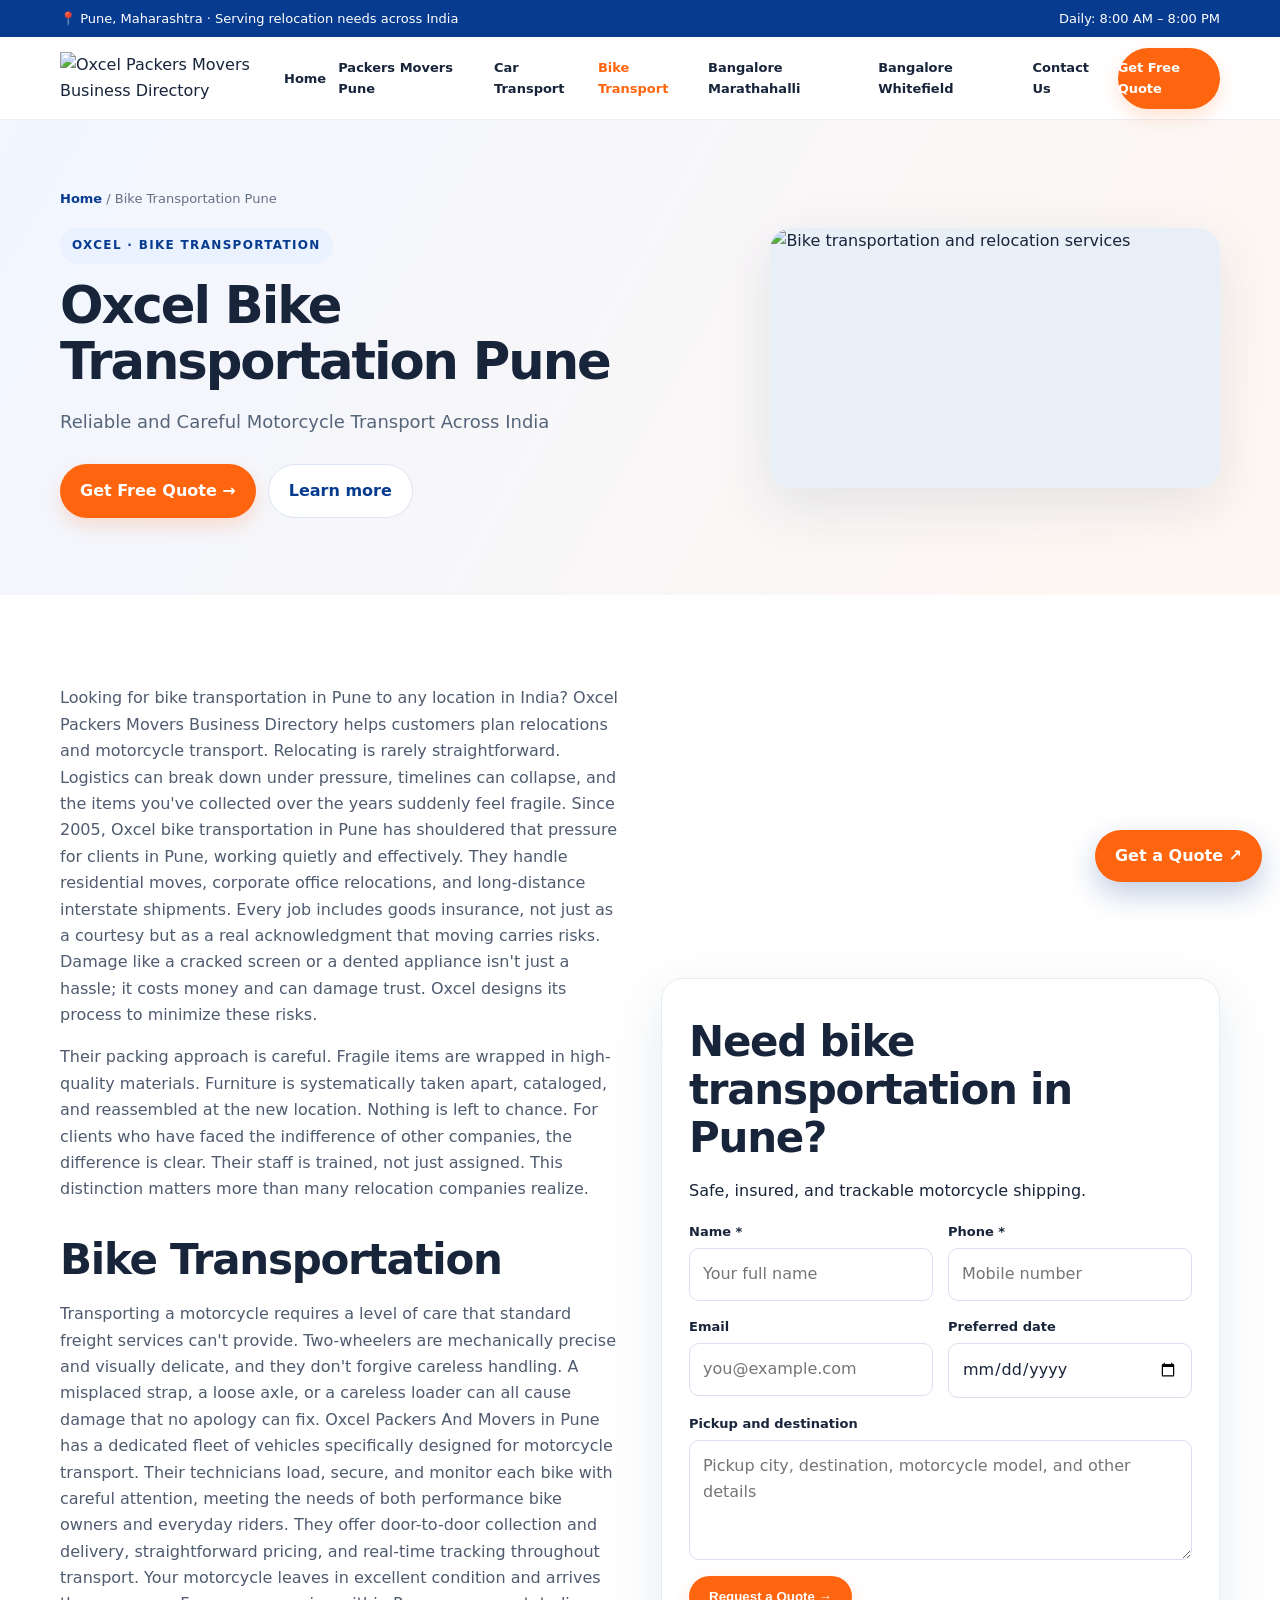
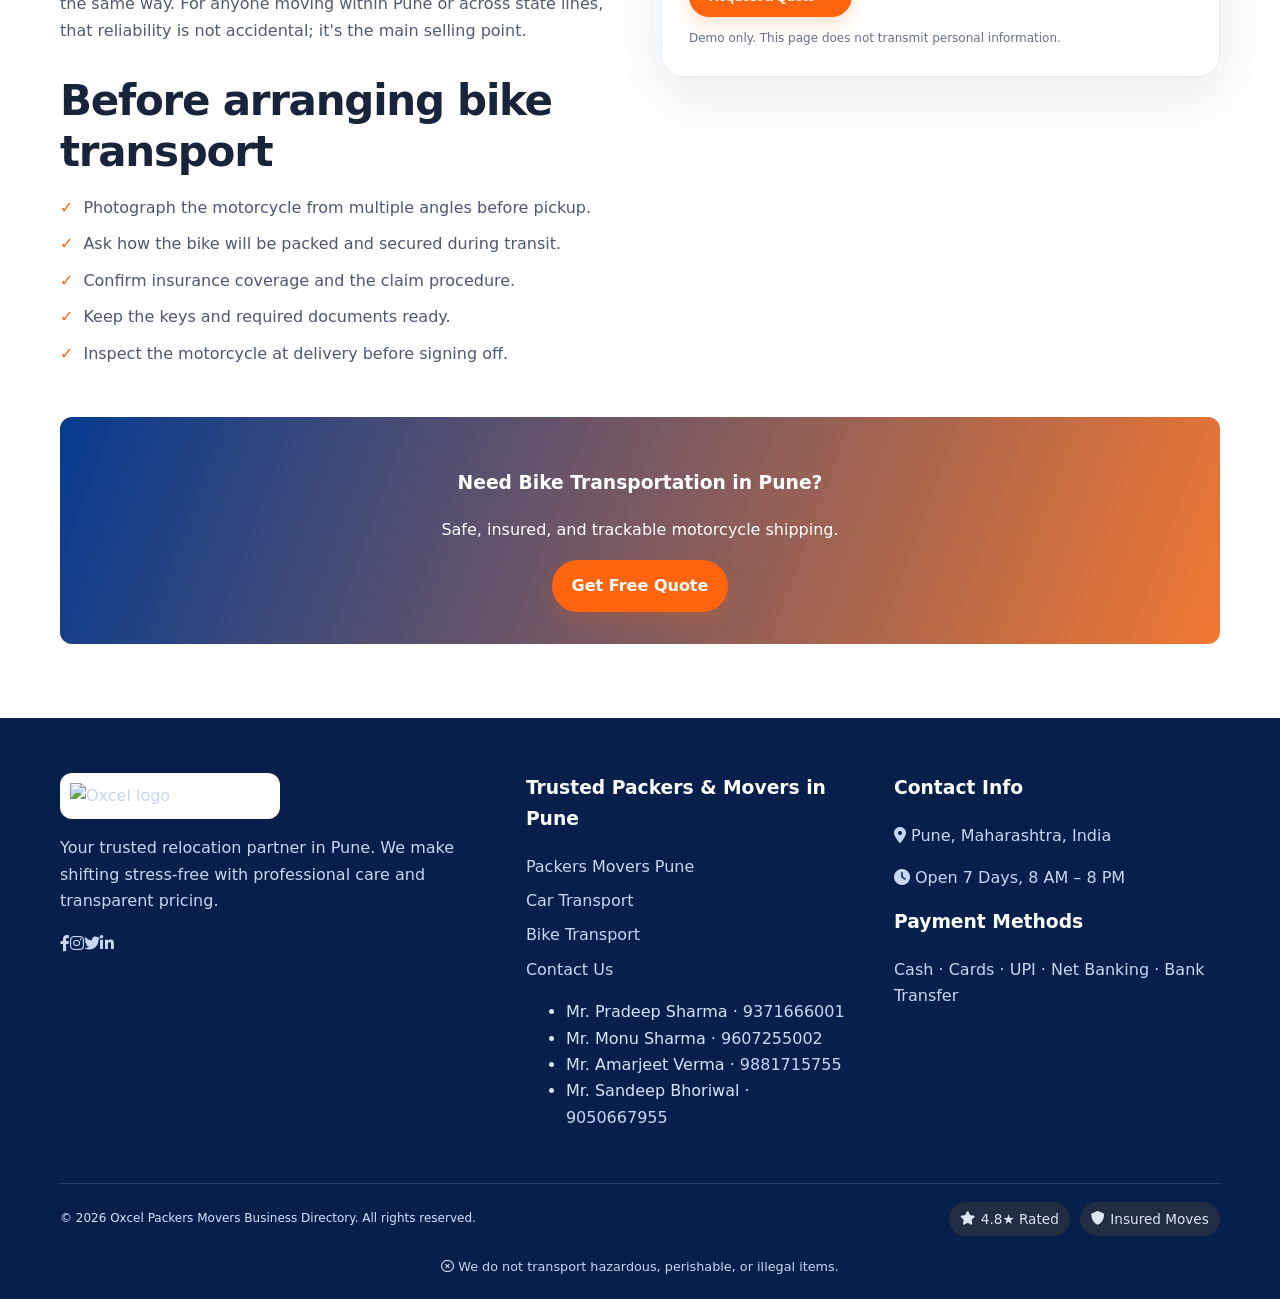
==== bike-transportation-pune.html @ b06a67b7 "Match bike page footer to reference screenshot" ====
<!doctype html>
<html lang="en">
<head>
  <meta charset="utf-8">
  <meta name="viewport" content="width=device-width, initial-scale=1">
  <meta name="description" content="Oxcel bike transportation in Pune. Learn about motorcycle packing, transport, pickup, delivery, and quote requests.">
  <meta name="keywords" content="bike transportation Pune, motorcycle transport, bike shifting, packers and movers Pune">
  <meta name="theme-color" content="#073b8f">
  <title>Oxcel Bike Transportation Pune</title>
  <link rel="icon" href="https://oxcel.net/favicon.svg">
  <link rel="stylesheet" href="https://cdnjs.cloudflare.com/ajax/libs/font-awesome/6.0.0-beta3/css/all.min.css">
  <link href="https://fonts.googleapis.com/css2?family=Poppins:wght@300;400;500;600;700;800&display=swap" rel="stylesheet">
  <link rel="stylesheet" href="styles.css">
  <style>
    .logo-img { height: 27px; width: auto; display: block; }
    .main-nav, .main-nav ul { gap: 10px; }
    .bike-copy p { margin-bottom: 1rem; }
    .cta-box { margin-top: 2rem; padding: 2rem; border-radius: 12px; text-align: center; color: white; background: linear-gradient(110deg,#073b8f,#f07832); }
    .cta-box h2, .cta-box h3 { color: white; }
    .bike-footer-bottom { display:flex; align-items:center; justify-content:space-between; gap:1rem; flex-wrap:wrap; }
    .footer-trust-badges { display:flex; gap:.6rem; align-items:center; }
    .footer-trust-badges span { display:inline-flex; align-items:center; gap:.35rem; border-radius:999px; padding:.35rem .7rem; background:#202d42; color:#dce5f2; font-size:.85rem; white-space:nowrap; }
    .footer-disclaimer { margin:1.25rem 0 0; text-align:center; color:#9aa9bd; font-size:.8rem; }
    @media(max-width:650px) { .bike-footer-bottom { align-items:flex-start; flex-direction:column; } }
  </style>
</head>
<body>
  <div class="topbar">
    <div class="container"><span>📍 Pune, Maharashtra · Serving relocation needs across India</span><span>Daily: 8:00 AM – 8:00 PM</span></div>
  </div>
  <header class="header">
    <div class="container nav">
      <a class="brand" href="index.html" aria-label="Oxcel home"><img class="logo-img" src="https://oxcel.net/logon.png" alt="Oxcel Packers Movers Business Directory"></a>
      <button class="navtoggle" aria-label="Toggle navigation" aria-expanded="false">☰</button>
      <nav class="navlinks" aria-label="Main navigation">
        <a href="index.html">Home</a>
        <a href="packers-movers-pune.html">Packers Movers Pune</a>
        <a href="car-transportation-pune.html">Car Transport</a>
        <a href="bike-transportation-pune.html" aria-current="page">Bike Transport</a>
        <a href="packers-and-movers-marathahalli.html">Bangalore Marathahalli</a>
        <a href="packers-movers-whitefield.html">Bangalore Whitefield</a>
        <a href="contactus.html">Contact Us</a>
        <a class="btn" href="contactus.html">Get Free Quote</a>
      </nav>
    </div>
  </header>
  <main>
    <section class="page-hero">
      <div class="container">
        <div class="page-hero-grid">
          <div>
            <div class="breadcrumb"><a href="index.html">Home</a> / Bike Transportation Pune</div>
            <span class="eyebrow">Oxcel · Bike transportation</span>
            <h1>Oxcel Bike Transportation Pune</h1>
            <p>Reliable and Careful Motorcycle Transport Across India</p>
            <div class="actions"><a class="btn" href="contactus.html">Get Free Quote →</a><a class="btn outline" href="#bike-transportation">Learn more</a></div>
          </div>
          <div class="page-image"><img src="https://oxcel.net/1s.png" alt="Bike transportation and relocation services"></div>
        </div>
      </div>
    </section>
    <section class="section" id="bike-transportation">
      <div class="container split">
        <div class="prose bike-copy">
          <p>Looking for bike transportation in Pune to any location in India? Oxcel Packers Movers Business Directory helps customers plan relocations and motorcycle transport. Relocating is rarely straightforward. Logistics can break down under pressure, timelines can collapse, and the items you've collected over the years suddenly feel fragile. Since 2005, Oxcel bike transportation in Pune has shouldered that pressure for clients in Pune, working quietly and effectively. They handle residential moves, corporate office relocations, and long-distance interstate shipments. Every job includes goods insurance, not just as a courtesy but as a real acknowledgment that moving carries risks. Damage like a cracked screen or a dented appliance isn't just a hassle; it costs money and can damage trust. Oxcel designs its process to minimize these risks.</p>
          <p>Their packing approach is careful. Fragile items are wrapped in high-quality materials. Furniture is systematically taken apart, cataloged, and reassembled at the new location. Nothing is left to chance. For clients who have faced the indifference of other companies, the difference is clear. Their staff is trained, not just assigned. This distinction matters more than many relocation companies realize.</p>
          <h2>Bike Transportation</h2>
          <p>Transporting a motorcycle requires a level of care that standard freight services can't provide. Two-wheelers are mechanically precise and visually delicate, and they don't forgive careless handling. A misplaced strap, a loose axle, or a careless loader can all cause damage that no apology can fix. Oxcel <a href="packers-movers-pune.html">Packers And Movers in Pune</a> has a dedicated fleet of vehicles specifically designed for motorcycle transport. Their technicians load, secure, and monitor each bike with careful attention, meeting the needs of both performance bike owners and everyday riders. They offer door-to-door collection and delivery, straightforward pricing, and real-time tracking throughout transport. Your motorcycle leaves in excellent condition and arrives the same way. For anyone moving within Pune or across state lines, that reliability is not accidental; it's the main selling point.</p>
          <h2>Before arranging bike transport</h2>
          <ul class="checklist">
            <li>Photograph the motorcycle from multiple angles before pickup.</li>
            <li>Ask how the bike will be packed and secured during transit.</li>
            <li>Confirm insurance coverage and the claim procedure.</li>
            <li>Keep the keys and required documents ready.</li>
            <li>Inspect the motorcycle at delivery before signing off.</li>
          </ul>
        </div>
        <aside class="quote-form">
          <h2>Need bike transportation in Pune?</h2>
          <p>Safe, insured, and trackable motorcycle shipping.</p>
          <form data-demo-form>
            <div class="form-grid">
              <div class="field"><label for="bike-name">Name *</label><input id="bike-name" name="name" autocomplete="name" required placeholder="Your full name"></div>
              <div class="field"><label for="bike-phone">Phone *</label><input id="bike-phone" name="phone" type="tel" autocomplete="tel" required placeholder="Mobile number" pattern="[+0-9() -]{7,20}"></div>
              <div class="field"><label for="bike-email">Email</label><input id="bike-email" name="email" type="email" autocomplete="email" placeholder="you@example.com"></div>
              <div class="field"><label for="bike-date">Preferred date</label><input id="bike-date" name="date" type="date"></div>
              <div class="field full"><label for="bike-details">Pickup and destination</label><textarea id="bike-details" name="details" placeholder="Pickup city, destination, motorcycle model, and other details"></textarea></div>
            </div>
            <button class="btn" type="submit" style="margin-top:16px">Request a Quote →</button>
            <p class="form-note">Demo only. This page does not transmit personal information.</p>
            <div class="notice" role="status" aria-live="polite"></div>
          </form>
        </aside>
      </div>
      <div class="container">
        <div class="cta-box">
          <h3>Need Bike Transportation in Pune?</h3>
          <p>Safe, insured, and trackable motorcycle shipping.</p>
          <a href="contactus.html" class="btn">Get Free Quote</a>
        </div>
      </div>
    </section>
  </main>
  <footer class="footer">
    <div class="container">
      <div class="footer-grid">
        <div><a class="brand" href="index.html"><img class="logo-img" src="https://oxcel.net/oxcel_logo.png" alt="Oxcel logo"></a><p>Your trusted relocation partner in Pune. We make shifting stress-free with professional care and transparent pricing.</p><div class="social-links"><a href="#" aria-label="Facebook"><i class="fab fa-facebook-f"></i></a><a href="#" aria-label="Instagram"><i class="fab fa-instagram"></i></a><a href="#" aria-label="Twitter"><i class="fab fa-twitter"></i></a><a href="#" aria-label="LinkedIn"><i class="fab fa-linkedin-in"></i></a></div></div>
        <div><h3>Trusted Packers &amp; Movers in Pune</h3><div class="footer-links"><a href="packers-movers-pune.html">Packers Movers Pune</a><a href="car-transportation-pune.html">Car Transport</a><a href="bike-transportation-pune.html">Bike Transport</a><a href="contactus.html">Contact Us</a></div><ul class="partner-list"><li>Mr. Pradeep Sharma · <a href="tel:9371666001">9371666001</a></li><li>Mr. Monu Sharma · <a href="tel:9607255002">9607255002</a></li><li>Mr. Amarjeet Verma · <a href="tel:9881715755">9881715755</a></li><li>Mr. Sandeep Bhoriwal · <a href="tel:9050667955">9050667955</a></li></ul></div>
        <div><h3>Contact Info</h3><p><i class="fas fa-map-marker-alt"></i> Pune, Maharashtra, India</p><p><i class="fas fa-clock"></i> Open 7 Days, 8 AM – 8 PM</p><h3>Payment Methods</h3><p>Cash · Cards · UPI · Net Banking · Bank Transfer</p></div>
      </div>
      <div class="footer-bottom bike-footer-bottom">
        <span>© 2026 Oxcel Packers Movers Business Directory. All rights reserved.</span>
        <div class="footer-trust-badges"><span><i class="fas fa-star"></i> 4.8★ Rated</span><span><i class="fas fa-shield-alt"></i> Insured Moves</span></div>
      </div>
      <p class="footer-disclaimer"><i class="far fa-times-circle"></i> We do not transport hazardous, perishable, or illegal items.</p>
    </div>
  </footer>
  <a class="btn floating-cta" href="contactus.html">Get a Quote ↗</a>
  <script src="script.js" defer></script>
</body>
</html>
---- styles.css ----
:root{--blue:#073b8f;--orange:#ff650e;--ink:#17243a;--muted:#667085;--paper:#f7f9fc;--line:#e7ebf2;--radius:20px;--shadow:0 18px 55px rgba(15,45,89,.10)}*{box-sizing:border-box}html{scroll-behavior:smooth}body{margin:0;color:var(--ink);font:16px/1.65 Inter,ui-sans-serif,system-ui,-apple-system,"Segoe UI",sans-serif;background:#fff}a{color:inherit;text-decoration:none}img{max-width:100%;display:block}.container{width:min(1160px,calc(100% - 40px));margin-inline:auto}.topbar{background:var(--blue);color:#fff;font-size:13px}.topbar .container{display:flex;gap:20px;justify-content:space-between;padding:8px 0}.header{position:sticky;top:0;z-index:20;background:rgba(255,255,255,.94);backdrop-filter:blur(14px);border-bottom:1px solid rgba(20,45,90,.08)}.nav{display:flex;align-items:center;justify-content:space-between;gap:24px;min-height:82px}.brand img{width:200px;height:auto;max-height:64px;object-fit:contain}.navlinks{display:flex;align-items:center;gap:12px;font-size:13px;font-weight:750}.navlinks a{padding:9px 0}.navlinks a:hover,.navlinks a[aria-current=page]{color:var(--orange)}.navtoggle{display:none;border:0;background:var(--paper);color:var(--blue);border-radius:10px;padding:10px 13px;font-size:20px}.btn{display:inline-flex;align-items:center;justify-content:center;gap:9px;padding:13px 20px;border-radius:999px;background:var(--orange);color:#fff;font-weight:800;border:0;cursor:pointer;box-shadow:0 8px 18px #ff650e2e;transition:transform .18s,box-shadow .18s}.btn:hover{transform:translateY(-2px);box-shadow:0 12px 25px #ff650e44}.btn.secondary{background:var(--blue);box-shadow:0 8px 18px #073b8f22}.btn.outline{color:var(--blue);background:#fff;border:1px solid #dce5f2;box-shadow:none}.hero{padding:60px 0 52px;background:radial-gradient(ellipse at 80% 18%,#ffede3 0,transparent 38%),linear-gradient(135deg,#fff 0%,#f4f8ff 70%,#fff8f3 100%);overflow:hidden}.hero-grid{display:grid;grid-template-columns:1.03fr .97fr;gap:46px;align-items:center}.eyebrow{display:inline-flex;align-items:center;gap:8px;background:#eaf1ff;color:var(--blue);font-size:12px;font-weight:900;letter-spacing:.11em;text-transform:uppercase;padding:8px 12px;border-radius:999px}.hero h1{font-size:clamp(38px,5vw,66px);line-height:1.06;letter-spacing:-.045em;margin:20px 0}.hero h1 em{color:var(--orange);font-style:normal}.lead{font-size:18px;color:#4b5870;max-width:610px}.actions{display:flex;gap:12px;flex-wrap:wrap;margin:27px 0}.hero-art{border-radius:26px;overflow:hidden;box-shadow:var(--shadow);background:#eff3f9;min-height:290px}.hero-art img{width:100%;height:100%;object-fit:cover;min-height:290px}.stats{display:flex;flex-wrap:wrap;gap:12px;margin-top:25px}.stat{background:#fff;border:1px solid var(--line);border-radius:14px;padding:12px 16px;font-size:13px;color:var(--muted)}.stat strong{display:block;color:var(--blue);font-size:18px}.trustband{background:var(--blue);color:#fff}.trustband .container{display:grid;grid-template-columns:repeat(4,1fr);gap:18px;padding:22px 0}.trust-item{text-align:center;font-size:13px;font-weight:700}.trust-item b{display:block;font-size:25px;color:#fff}.section{padding:74px 0}.section.tint{background:var(--paper)}.section-head{max-width:720px;margin-bottom:34px}.section-head.center{text-align:center;margin:0 auto 36px}.section h2{font-size:clamp(28px,3.5vw,42px);line-height:1.15;letter-spacing:-.03em;margin:12px 0}.section-head p{color:var(--muted);margin:0}.grid{display:grid;grid-template-columns:repeat(3,1fr);gap:20px}.card{background:#fff;border:1px solid var(--line);padding:25px;border-radius:var(--radius);box-shadow:0 8px 26px #183c6c08}.card .icon{width:48px;height:48px;border-radius:14px;background:#fff0e8;color:var(--orange);display:grid;place-items:center;font-size:24px;margin-bottom:17px}.card h3{font-size:19px;margin:0 0 8px}.card p{color:var(--muted);margin:0}.checklist{list-style:none;padding:0;margin:18px 0}.checklist li{margin:10px 0;color:#4b5870}.checklist li:before{content:"✓";color:var(--orange);font-weight:900;margin-right:10px}.split{display:grid;grid-template-columns:1fr 1fr;gap:42px;align-items:center}.split-image{border-radius:var(--radius);overflow:hidden;background:#eef2f8;min-height:280px}.split-image img{width:100%;height:100%;object-fit:cover;min-height:280px}.quote-strip{padding:40px;border-radius:24px;color:#fff;background:linear-gradient(120deg,var(--blue),#0c59ba);display:flex;align-items:center;justify-content:space-between;gap:22px}.quote-strip h2{margin:0;font-size:clamp(25px,3vw,38px)}.quote-strip p{margin:6px 0 0;color:#dce8ff}.quote-strip .btn{white-space:nowrap;background:var(--orange)}.breadcrumb{padding:18px 0;color:var(--muted);font-size:13px}.breadcrumb a{color:var(--blue);font-weight:700}.page-hero{background:linear-gradient(120deg,#f1f6ff,#fff7f1);padding:50px 0}.page-hero-grid{display:grid;grid-template-columns:1.2fr .8fr;align-items:center;gap:36px}.page-hero h1{font-size:clamp(34px,4vw,52px);line-height:1.1;letter-spacing:-.04em;margin:13px 0}.page-hero p{color:#56657a;font-size:18px}.page-image{border-radius:22px;overflow:hidden;box-shadow:var(--shadow);background:#e9eff7}.page-image img{width:100%;height:260px;object-fit:cover}.prose{max-width:850px}.prose p{color:#4f5b6f}.prose h2,.prose h3{line-height:1.2;margin-top:32px}.quote-form{background:#fff;border:1px solid var(--line);box-shadow:var(--shadow);padding:27px;border-radius:22px}.form-grid{display:grid;grid-template-columns:1fr 1fr;gap:15px}.field{display:flex;flex-direction:column;gap:6px}.field.full{grid-column:1/-1}.field label{font-size:13px;font-weight:800}.field input,.field textarea{font:inherit;padding:12px 13px;border:1px solid #d8e0ed;border-radius:10px;background:#fff;color:var(--ink);width:100%}.field textarea{min-height:120px;resize:vertical}.field input:focus,.field textarea:focus{outline:3px solid #073b8f20;border-color:var(--blue)}.form-note{font-size:12px;color:var(--muted);margin:12px 0 0}.contact-grid{display:grid;grid-template-columns:.8fr 1.2fr;gap:28px;align-items:start}.contact-card{padding:24px;border:1px solid var(--line);border-radius:18px;margin:12px 0;background:#fff}.contact-card h3{margin:0 0 4px}.contact-card p{margin:3px 0;color:var(--muted)}.contact-card a{color:var(--blue);font-weight:700}.footer{background:#061f4b;color:#d7e4fc;padding:55px 0 22px}.footer-grid{display:grid;grid-template-columns:1.3fr 1fr 1fr;gap:42px}.footer .brand{display:inline-block;background:#fff;border-radius:12px;padding:10px}.footer h3{color:#fff;margin-top:0}.footer p,.footer a{color:#c8d7f0}.footer-links{display:grid;gap:8px}.footer-bottom{border-top:1px solid #ffffff24;margin-top:36px;padding-top:18px;display:flex;justify-content:space-between;gap:15px;font-size:12px}.notice{display:none;margin-top:14px;padding:12px;border-radius:10px;background:#e9f8ef;color:#17643a;font-size:14px}.notice.show{display:block}.floating-cta{position:fixed;right:18px;bottom:18px;z-index:15;box-shadow:0 12px 30px #073b8f40}@media(max-width:1050px){.navlinks{gap:9px;font-size:12px}.navlinks .btn{padding:10px 12px}}@media(max-width:900px){.navtoggle{display:block}.nav{flex-wrap:wrap;padding:12px 0}.navlinks{display:none;flex-basis:100%;flex-direction:column;align-items:stretch;gap:2px;padding-bottom:10px;font-size:14px}.navlinks.open{display:flex}.navlinks a{padding:10px}.navlinks .btn{align-self:flex-start}.hero-grid,.page-hero-grid,.split,.contact-grid{grid-template-columns:1fr}.hero{padding-top:36px}.hero-art{order:2}.grid{grid-template-columns:repeat(2,1fr)}.trustband .container{grid-template-columns:repeat(2,1fr)}.footer-grid{grid-template-columns:1fr 1fr}.quote-strip{align-items:flex-start;flex-direction:column}}@media(max-width:580px){.container{width:min(100% - 28px,1160px)}.topbar .container{justify-content:center;text-align:center}.topbar .container span:last-child{display:none}.brand img{width:190px}.hero h1{font-size:40px}.lead{font-size:16px}.grid,.form-grid,.footer-grid{grid-template-columns:1fr}.section{padding:52px 0}.stats{display:grid;grid-template-columns:1fr 1fr}.quote-strip{padding:27px}.footer-bottom{flex-direction:column}.page-image img{height:210px}}

/* Homepage reference-match styles */
.home-page{font-family:"Poppins",Arial,sans-serif;color:#14233a;background:#fff;font-size:13px;line-height:1.65}
.home-page .container{width:min(1090px,calc(100% - 48px))}
.home-header{height:34px;position:relative;background:#fff;border:0;box-shadow:0 2px 12px #14233a0b}
.home-nav{min-height:34px;display:flex;align-items:center;justify-content:space-between;gap:18px}
.home-brand img{width:122px;max-height:27px;object-fit:contain}
.home-navlinks{display:flex;align-items:center;gap:9px;font-size:8px;font-weight:500;white-space:nowrap}
.home-navlinks a{padding:5px 0;color:#202a39}
.home-navlinks a:hover,.home-navlinks a[aria-current=page]{color:#203f8b}
.home-navlinks .btn{display:none}
.home-page .navtoggle{display:none}
.home-hero{background:linear-gradient(110deg,#fff8ef 0%,#fffdfa 58%,#fff7ef 100%);padding:32px 0 43px}
.home-hero-grid{display:grid;grid-template-columns:1fr 1fr;gap:46px;align-items:start}
.home-hero-copy h1{font-size:25px;line-height:1.22;letter-spacing:-.5px;color:#203f8b;margin:0 0 11px;font-weight:800}
.home-tagline{font-size:11px;line-height:1.7;margin:0 0 8px;font-weight:600}
.home-tagline strong{color:#ff6d0a}
.home-intro{font-size:10px;line-height:1.65;color:#778496;margin:0;max-width:470px}
.home-intro a,.home-notice a{color:#6d4391;text-decoration:underline}
.home-actions{display:flex;gap:9px;margin:16px 0 15px}
.home-button{display:inline-flex;align-items:center;justify-content:center;border-radius:22px;padding:7px 16px;background:#ff7010;color:white;font-size:9px;font-weight:700;box-shadow:0 3px 7px #ff70102e}
.home-button-outline{background:transparent;border:1px solid #ff7010;color:#ff7010;box-shadow:none}
.home-rating{display:inline-flex;align-items:center;gap:9px;border-radius:20px;background:#fff;padding:4px 11px;font-size:9px;box-shadow:0 3px 10px #17243a08}
.home-rating span:first-child{color:#ffb51b;letter-spacing:1px}
.home-hero-image{height:217px;overflow:hidden;background:#f0eee9}
.home-hero-image img{width:100%;height:100%;object-fit:cover}
.home-services{background:#f7f9fc;padding:43px 0 44px}
.home-section-heading{text-align:center;margin:0 auto 25px}
.home-section-heading h2{color:#203f8b;font-size:21px;line-height:1.3;font-weight:800;margin:0 0 8px;letter-spacing:-.4px}
.home-section-heading p{color:#8290a1;font-size:10px;margin:0}
.home-service-grid{display:grid;grid-template-columns:repeat(3,minmax(0,1fr));gap:16px}
.home-service-card{background:#fff;border:1px solid #eef1f4;border-radius:12px;padding:17px 16px 15px;min-height:160px;box-shadow:0 6px 12px #14233a08}
.home-service-icon{display:block;color:#ff7010;font-size:27px;font-weight:800;line-height:1.2;margin-bottom:15px}
.home-service-card h3{font-size:13px;line-height:1.4;color:#203f8b;font-weight:800;margin:0 0 9px}
.home-service-card p{font-size:9px;line-height:1.65;color:#8190a1;margin:0}
.home-why{padding:42px 0 44px;background:#fff}
.home-why .home-section-heading{margin-bottom:26px}
.home-question{display:inline-flex;align-items:center;justify-content:center;width:22px;height:22px;border-radius:50%;font-size:13px;color:#fff;background:#ff7010;vertical-align:middle}
.home-benefit-grid{display:grid;grid-template-columns:repeat(4,minmax(0,1fr));gap:16px}
.home-benefit-card{background:#f7f9fc;border-radius:14px;padding:15px 12px 17px;text-align:center;min-height:144px}
.home-benefit-icon{display:block;font-size:24px;color:#ff7010;font-weight:800;line-height:1.2;margin-bottom:7px}
.home-benefit-card h3{font-size:10px;line-height:1.5;font-weight:800;margin:0 0 7px;color:#17243a}
.home-benefit-card p{font-size:9px;line-height:1.55;color:#435267;margin:0}
.home-payments{margin-top:22px;background:#fff8ef;border-radius:18px;padding:14px 18px;text-align:center;color:#152239}
.home-payments strong{display:block;font-size:10px;margin-bottom:5px}
.home-payments div{display:flex;align-items:center;justify-content:center;gap:13px;font-size:10px;flex-wrap:wrap}
.home-payments div span{font-size:19px;font-weight:800;color:#ff7010}
.home-payments .payment-card{font-size:10px;font-style:italic;background:#ff7010;color:#fff;padding:0 3px}
.home-notice{background:#fff8ef;color:#a85c1c;font-size:8px;padding:11px 0;border-bottom:1px solid #f5e9dc}
.home-footer{background:#0e192e;color:#d5deed;padding:31px 0 9px}
.home-footer-grid{display:grid;grid-template-columns:1.25fr 1.45fr 1fr 1fr;gap:25px}
.home-footer-logo{display:inline-block;margin-bottom:8px}
.home-footer-logo img{width:105px;max-height:38px;object-fit:contain}
.home-footer h3{font-size:9px;line-height:1.5;color:#e8eef8;margin:0 0 7px;font-weight:800}
.home-footer p{font-size:8px;line-height:1.7;color:#c4cede;margin:4px 0 9px}
.home-footer-about p{max-width:185px}
.home-socials{display:flex;gap:8px;margin-top:8px}
.home-socials span{display:grid;place-items:center;width:20px;height:20px;border-radius:50%;background:#24334a;color:#d5deed;font-size:10px;font-weight:700}
.home-payment-logos{font-size:10px!important;font-weight:800}
.home-footer-bottom{border-top:1px solid #ffffff12;margin-top:24px;padding-top:11px;display:flex;align-items:center;justify-content:space-between;gap:12px;font-size:8px;color:#d5deed}
.home-footer-badges{border-radius:20px;background:#24334a;padding:3px 8px;white-space:nowrap}
.home-footer-small{text-align:center;font-size:7px!important;color:#8394ad!important;margin:17px 0 0!important}
.home-page .floating-cta{display:none}
@media(max-width:760px){
 .home-page .container{width:calc(100% - 32px)}
 .home-header{height:auto;min-height:44px}
 .home-nav{min-height:44px;flex-wrap:wrap;padding:5px 0}
 .home-page .navtoggle{display:block;font-size:16px;padding:4px 8px}
 .home-navlinks{display:none;flex-basis:100%;flex-direction:column;align-items:flex-start;gap:0;white-space:normal;padding:5px 0 10px;font-size:11px}
 .home-navlinks.open{display:flex}
 .home-navlinks a{padding:5px 0}
 .home-hero{padding:27px 0 30px}
 .home-hero-grid{grid-template-columns:1fr;gap:24px}
 .home-hero-copy h1{font-size:27px}
 .home-hero-image{height:auto;aspect-ratio:1.5}
 .home-service-grid{grid-template-columns:repeat(2,minmax(0,1fr))}
 .home-benefit-grid{grid-template-columns:repeat(2,minmax(0,1fr))}
 .home-footer-grid{grid-template-columns:repeat(2,minmax(0,1fr));gap:22px}
}
@media(max-width:480px){
 .home-service-grid,.home-benefit-grid,.home-footer-grid{grid-template-columns:1fr}
 .home-service-card{min-height:0}
 .home-payments div{gap:9px}
 .home-footer-bottom{align-items:flex-start;flex-direction:column}
}


/* Readability pass: enlarge homepage typography while preserving the reference layout */
.home-page{font-size:15px;line-height:1.6}
.home-navlinks{font-size:11px;gap:11px}
.home-hero{padding-top:34px;padding-bottom:38px}
.home-hero-copy h1{font-size:clamp(30px,3vw,36px);line-height:1.18}
.home-tagline{font-size:15px;line-height:1.55}
.home-intro{font-size:13px;line-height:1.7}
.home-button{font-size:12px;padding:9px 18px}
.home-rating{font-size:12px;padding:6px 12px}
.home-hero-image{height:235px}
.home-section-heading h2{font-size:26px}
.home-section-heading p{font-size:13px}
.home-service-card{padding:19px 18px 18px;min-height:178px}
.home-service-icon{font-size:30px;margin-bottom:12px}
.home-service-card h3{font-size:16px;line-height:1.45}
.home-service-card p{font-size:12px;line-height:1.65}
.home-benefit-card{padding:17px 14px 18px;min-height:155px}
.home-benefit-icon{font-size:28px}
.home-benefit-card h3{font-size:13px;line-height:1.5}
.home-benefit-card p{font-size:11.5px;line-height:1.6}
.home-question{width:25px;height:25px;font-size:15px}
.home-payments strong{font-size:13px}
.home-payments div{font-size:12px;gap:15px}
.home-payments .payment-card{font-size:12px}
.home-notice{font-size:11px;line-height:1.6}
.home-footer{padding-top:34px}
.home-footer h3{font-size:12px}
.home-footer p{font-size:11px;line-height:1.7}
.home-footer-bottom{font-size:10px}
.home-footer-small{text-align:center;font-size:9px!important}
.home-socials span{font-size:12px;width:23px;height:23px}
@media(max-width:760px){
 .home-navlinks{font-size:13px}
 .home-hero-copy h1{font-size:clamp(29px,7vw,36px)}
 .home-tagline{font-size:14px}
 .home-intro{font-size:13px}
 .home-service-card h3{font-size:15px}
 .home-service-card p{font-size:12px}
 .home-benefit-card h3{font-size:13px}
 .home-benefit-card p{font-size:12px}
 .home-footer h3{font-size:13px}
 .home-footer p{font-size:12px}
}


/* Spacing refinement: keep readable typography and bring the next section into view sooner */
@media(min-width:761px){
 .home-hero{padding-top:26px;padding-bottom:26px}
 .home-hero-grid{gap:38px;align-items:center}
 .home-services{padding-top:32px;padding-bottom:36px}
 .home-section-heading{margin-bottom:20px}
 .home-why{padding-top:34px;padding-bottom:36px}
}
@media(max-width:760px){
 .home-hero{padding-top:22px;padding-bottom:24px}
 .home-hero-grid{gap:19px}
 .home-services{padding-top:30px;padding-bottom:32px}
 .home-section-heading{margin-bottom:19px}
 .home-why{padding-top:30px;padding-bottom:32px}
}
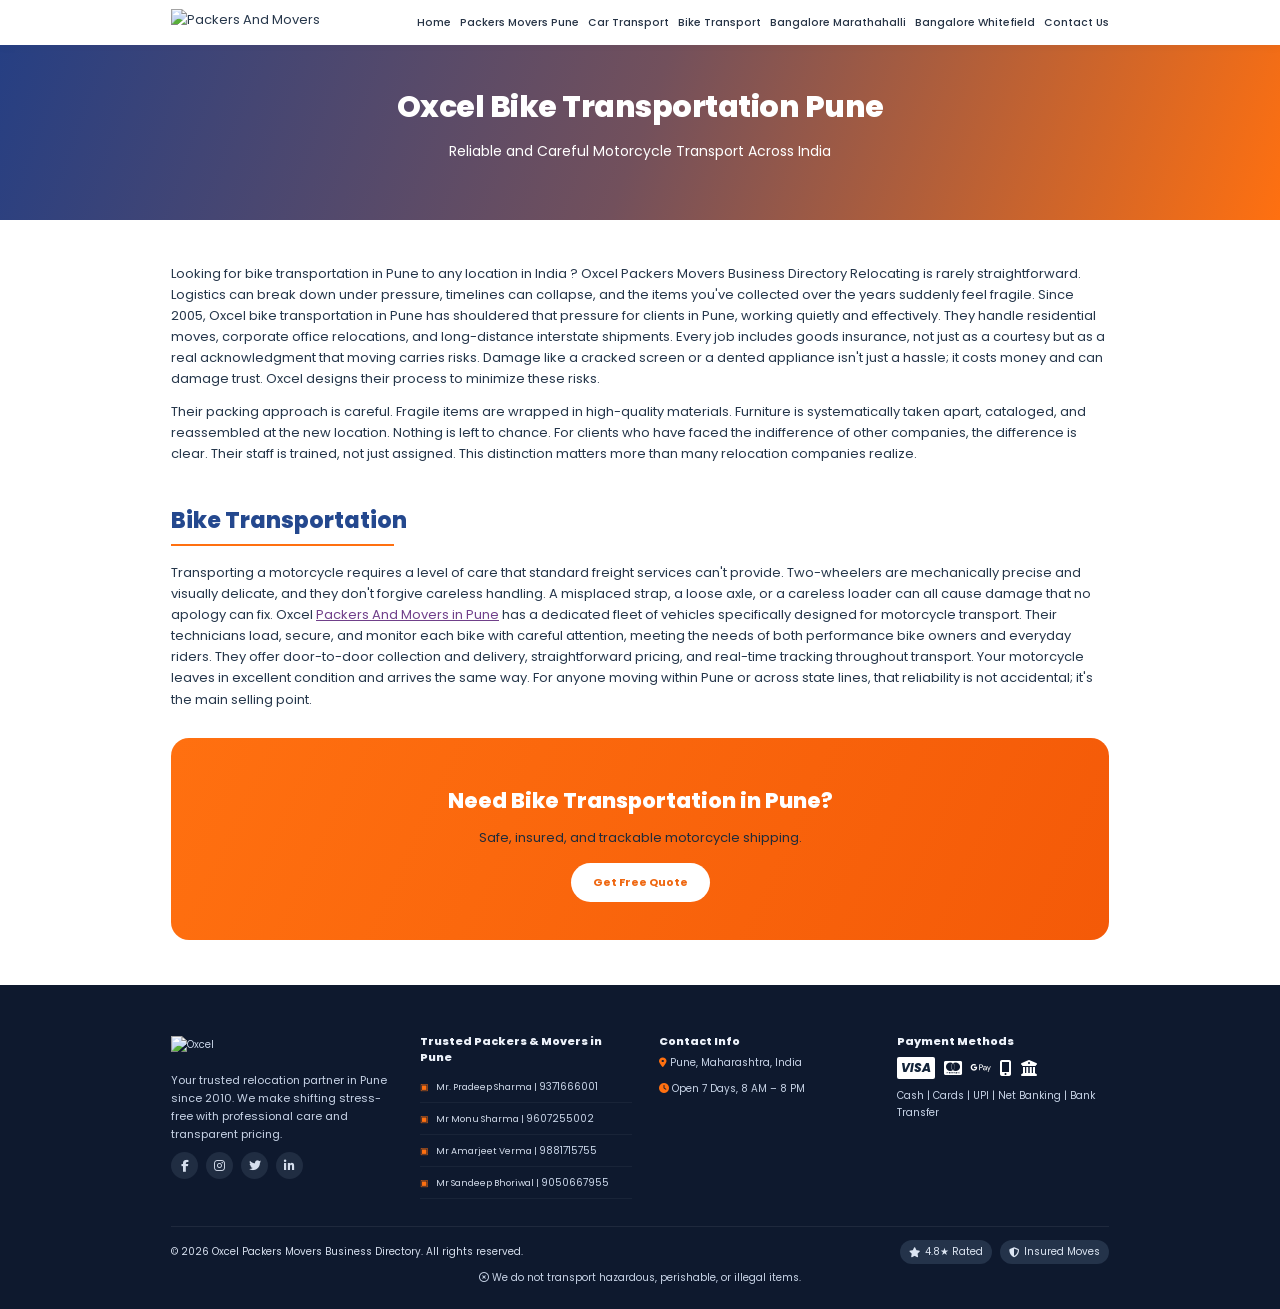
==== commit 8dd88702: "Match bike transportation page to supplied screenshot" ====
--- a/bike-transportation-pune.html
+++ b/bike-transportation-pune.html
@@ -1,121 +1,171 @@
 <!doctype html>
 <html lang="en">
 <head>
-  <meta charset="utf-8">
-  <meta name="viewport" content="width=device-width, initial-scale=1">
-  <meta name="description" content="Oxcel bike transportation in Pune. Learn about motorcycle packing, transport, pickup, delivery, and quote requests.">
-  <meta name="keywords" content="bike transportation Pune, motorcycle transport, bike shifting, packers and movers Pune">
-  <meta name="theme-color" content="#073b8f">
-  <title>Oxcel Bike Transportation Pune</title>
-  <link rel="icon" href="https://oxcel.net/favicon.svg">
-  <link rel="stylesheet" href="https://cdnjs.cloudflare.com/ajax/libs/font-awesome/6.0.0-beta3/css/all.min.css">
-  <link href="https://fonts.googleapis.com/css2?family=Poppins:wght@300;400;500;600;700;800&display=swap" rel="stylesheet">
-  <link rel="stylesheet" href="styles.css">
-  <style>
-    .logo-img { height: 27px; width: auto; display: block; }
-    .main-nav, .main-nav ul { gap: 10px; }
-    .bike-copy p { margin-bottom: 1rem; }
-    .cta-box { margin-top: 2rem; padding: 2rem; border-radius: 12px; text-align: center; color: white; background: linear-gradient(110deg,#073b8f,#f07832); }
-    .cta-box h2, .cta-box h3 { color: white; }
-    .bike-footer-bottom { display:flex; align-items:center; justify-content:space-between; gap:1rem; flex-wrap:wrap; }
-    .footer-trust-badges { display:flex; gap:.6rem; align-items:center; }
-    .footer-trust-badges span { display:inline-flex; align-items:center; gap:.35rem; border-radius:999px; padding:.35rem .7rem; background:#202d42; color:#dce5f2; font-size:.85rem; white-space:nowrap; }
-    .footer-disclaimer { margin:1.25rem 0 0; text-align:center; color:#9aa9bd; font-size:.8rem; }
-    @media(max-width:650px) { .bike-footer-bottom { align-items:flex-start; flex-direction:column; } }
-  </style>
+<meta charset="utf-8">
+<meta name="viewport" content="width=device-width, initial-scale=1">
+<meta name="description" content="Oxcel bike transportation in Pune. Motorcycle transport information and quote requests.">
+<title>Oxcel Bike Transportation Pune</title>
+<link rel="icon" href="https://oxcel.net/oxcel_logo.png">
+<link rel="stylesheet" href="https://cdnjs.cloudflare.com/ajax/libs/font-awesome/6.5.2/css/all.min.css">
+<link href="https://fonts.googleapis.com/css2?family=Poppins:wght@300;400;500;600;700;800&display=swap" rel="stylesheet">
+<link rel="stylesheet" href="styles.css">
+<style>
+  :root{--bike-navy:#0e192e;--bike-blue:#24488e;--bike-orange:#ff7010}
+  *{box-sizing:border-box}
+  html,body{margin:0;padding:0}
+  body{font-family:Poppins,Arial,sans-serif;color:#27374b;background:#fff;font-size:13px;line-height:1.65}
+  a{color:inherit}
+  .container{width:min(938px,calc(100% - 40px));margin:0 auto}
+  .topbar{display:none!important}
+  .header{position:relative;top:auto;background:#fff;border:0;box-shadow:0 2px 9px #14233a0b;backdrop-filter:none}
+  .header .nav{min-height:45px;height:45px;gap:20px;padding:0;flex-wrap:nowrap}
+  .brand img,.logo-img{width:170px;height:27px;max-height:27px;object-fit:contain}
+  .navtoggle{display:none!important}
+  .navlinks{display:flex;align-items:center;justify-content:flex-end;gap:9px;flex:1;font-family:Poppins,Arial,sans-serif;font-size:10.5px;font-weight:500;white-space:nowrap}
+  .navlinks a{padding:0;color:#263345}
+  .navlinks a:hover,.navlinks a[aria-current=page]{color:#263345}
+  .navlinks .btn{display:none}
+  .page-hero{padding:0;background:linear-gradient(110deg,#263f83 0%,#72505c 50%,#ff7010 100%);color:#fff}
+  .page-hero .container{width:100%;max-width:none}
+  .page-hero-grid{display:block;text-align:center;min-height:175px;padding:43px 20px 35px}
+  .page-hero .breadcrumb,.page-hero .eyebrow,.page-hero .actions,.page-hero .page-image{display:none!important}
+  .page-hero h1{font-family:Poppins,Arial,sans-serif;color:#fff;font-size:30px;line-height:1.3;letter-spacing:-.5px;font-weight:800;margin:0 0 13px}
+  .page-hero p{font-size:14px;line-height:1.6;color:#fff;margin:0}
+  #bike-transportation{padding:43px 0 45px}
+  #bike-transportation .split{display:block}
+  .bike-copy{max-width:none;width:100%}
+  .bike-copy p{font-size:13px;line-height:1.62;color:#26374b;margin:0 0 12px}
+  .bike-copy h2{font-size:22px;line-height:1.4;color:var(--bike-blue);font-weight:800;letter-spacing:0;margin:42px 0 16px;padding-bottom:9px;position:relative}
+  .bike-copy h2:after{content:"";position:absolute;left:0;bottom:0;width:223px;height:2px;background:var(--bike-orange)}
+  .bike-copy h2:first-of-type{margin-top:42px}
+  .bike-copy h2:nth-of-type(2),.bike-copy ul{display:none}
+  .bike-copy a{color:#70408a;text-decoration:underline}
+  .quote-form{display:none!important}
+  .cta-box{margin:28px 0 0;padding:48px 20px 30px;min-height:202px;border-radius:18px;text-align:center;color:#fff;background:linear-gradient(115deg,#ff7010 0%,#f45a08 100%);box-shadow:none}
+  .cta-box h3{font-size:21px;line-height:1.4;color:#fff;font-weight:800;margin:0 0 12px}
+  .cta-box p{font-size:13px;color:#202b3a;margin:0 0 15px}
+  .cta-box .btn{display:inline-flex;background:#fff;color:#ef6812;box-shadow:none;font-size:11px;font-weight:700;padding:10px 22px;border-radius:30px}
+  .footer{background:var(--bike-navy);color:#d5deed;padding:48px 0 14px}
+  .footer .container{width:min(938px,calc(100% - 40px))}
+  .footer-grid{display:grid;grid-template-columns:1.05fr 1fr 1fr 1fr;gap:27px}
+  .footer .brand{display:inline-block;background:transparent;border-radius:0;padding:0;margin:0 0 9px}
+  .footer .brand img{width:132px;height:auto;max-height:45px;object-fit:contain}
+  .footer h3{font-size:11px;line-height:1.5;color:#edf2fa;font-weight:800;margin:0 0 5px}
+  .footer p,.footer a{font-size:10px;line-height:1.7;color:#c8d4e7}
+  .footer p{margin:5px 0 9px}
+  .footer .footer-grid>div:first-child>p{font-size:11px;line-height:1.65;margin:9px 0}
+  .footer .footer-links{display:none}
+  .partner-list{list-style:none;margin:5px 0 0;padding:0}
+  .partner-list li{font-size:9px;line-height:1.5;padding:7px 0;border-bottom:1px solid #ffffff0c;white-space:nowrap}
+  .partner-list li:before{content:"▣";font-size:9px;color:var(--bike-orange);margin-right:7px}
+  .partner-list a{text-decoration:none}
+  .social-links{display:flex;gap:8px;margin-top:9px}
+  .social-links a{display:grid;place-items:center;width:27px;height:27px;border-radius:50%;background:#202d42;color:#d5deed;font-size:12px}
+  .footer .payment-icons{display:flex;align-items:center;gap:9px;margin:8px 0;font-size:16px;color:#fff}
+  .footer .payment-icons i{color:#fff}
+  .footer .payment-icons .visa{font-size:12px;font-weight:800;font-style:italic;background:#fff;color:#13243a;padding:1px 4px;border-radius:2px}
+  .bike-footer-bottom{border-top:1px solid #ffffff12;margin-top:27px;padding-top:13px;display:flex;align-items:center;justify-content:space-between;gap:12px;font-size:10px;color:#d5deed}
+  .bike-footer-bottom>span:last-child{display:none}
+  .footer-trust-badges{display:flex;gap:8px;align-items:center}
+  .footer-trust-badges span{display:inline-flex;align-items:center;gap:5px;border-radius:999px;padding:4px 9px;background:#24334a;color:#dce5f2;font-size:10px;white-space:nowrap}
+  .footer-disclaimer{margin:22px 0 0;text-align:center;color:#8798b1;font-size:9px}
+  .floating-cta{display:none!important}
+  @media(max-width:760px){
+    .container,.footer .container{width:calc(100% - 32px)}
+    .header .nav{height:auto;min-height:48px;flex-wrap:wrap;padding:8px 0}
+    .navtoggle{display:block!important}
+    .navlinks{display:none;flex-basis:100%;white-space:normal;align-items:flex-start;flex-direction:column;gap:8px;padding:8px 0}
+    .navlinks.open{display:flex}
+    .page-hero-grid{min-height:155px;padding:34px 16px 28px}
+    .page-hero h1{font-size:25px}
+    #bike-transportation{padding:30px 0 35px}
+    .bike-copy h2{font-size:20px;margin-top:32px}
+    .cta-box{padding:32px 16px;min-height:0}
+    .cta-box h3{font-size:19px}
+    .footer-grid{grid-template-columns:repeat(2,minmax(0,1fr));gap:24px 18px}
+    .bike-footer-bottom{align-items:flex-start;flex-direction:column}
+  }
+  @media(max-width:430px){.footer-grid{grid-template-columns:1fr}.partner-list li{white-space:normal}}
+</style>
 </head>
 <body>
-  <div class="topbar">
-    <div class="container"><span>📍 Pune, Maharashtra · Serving relocation needs across India</span><span>Daily: 8:00 AM – 8:00 PM</span></div>
+<header class="header">
+  <div class="container nav">
+    <a class="brand" href="index.html" aria-label="Oxcel home"><img class="logo-img" src="https://oxcel.net/logon.png" alt="Packers And Movers Pune"></a>
+    <button class="navtoggle" aria-label="Toggle navigation" aria-expanded="false">☰</button>
+    <nav class="navlinks" aria-label="Main navigation">
+      <a href="index.html">Home</a>
+      <a href="packers-movers-pune.html">Packers Movers Pune</a>
+      <a href="car-transportation-pune.html">Car Transport</a>
+      <a href="bike-transportation-pune.html" aria-current="page">Bike Transport</a>
+      <a href="packers-and-movers-marathahalli.html">Bangalore Marathahalli</a>
+      <a href="packers-movers-whitefield.html">Bangalore Whitefield</a>
+      <a href="contactus.html">Contact Us</a>
+    </nav>
   </div>
-  <header class="header">
-    <div class="container nav">
-      <a class="brand" href="index.html" aria-label="Oxcel home"><img class="logo-img" src="https://oxcel.net/logon.png" alt="Oxcel Packers Movers Business Directory"></a>
-      <button class="navtoggle" aria-label="Toggle navigation" aria-expanded="false">☰</button>
-      <nav class="navlinks" aria-label="Main navigation">
-        <a href="index.html">Home</a>
-        <a href="packers-movers-pune.html">Packers Movers Pune</a>
-        <a href="car-transportation-pune.html">Car Transport</a>
-        <a href="bike-transportation-pune.html" aria-current="page">Bike Transport</a>
-        <a href="packers-and-movers-marathahalli.html">Bangalore Marathahalli</a>
-        <a href="packers-movers-whitefield.html">Bangalore Whitefield</a>
-        <a href="contactus.html">Contact Us</a>
-        <a class="btn" href="contactus.html">Get Free Quote</a>
-      </nav>
+</header>
+<main>
+  <section class="page-hero">
+    <div class="container">
+      <div class="page-hero-grid">
+        <div><h1>Oxcel Bike Transportation Pune</h1><p>Reliable and Careful Motorcycle Transport Across India</p></div>
+      </div>
     </div>
-  </header>
-  <main>
-    <section class="page-hero">
-      <div class="container">
-        <div class="page-hero-grid">
-          <div>
-            <div class="breadcrumb"><a href="index.html">Home</a> / Bike Transportation Pune</div>
-            <span class="eyebrow">Oxcel · Bike transportation</span>
-            <h1>Oxcel Bike Transportation Pune</h1>
-            <p>Reliable and Careful Motorcycle Transport Across India</p>
-            <div class="actions"><a class="btn" href="contactus.html">Get Free Quote →</a><a class="btn outline" href="#bike-transportation">Learn more</a></div>
-          </div>
-          <div class="page-image"><img src="https://oxcel.net/1s.png" alt="Bike transportation and relocation services"></div>
-        </div>
+  </section>
+  <section class="section" id="bike-transportation">
+    <div class="container split">
+      <article class="prose bike-copy">
+        <p>Looking for bike transportation in Pune to any location in India ? Oxcel Packers Movers Business Directory Relocating is rarely straightforward. Logistics can break down under pressure, timelines can collapse, and the items you've collected over the years suddenly feel fragile. Since 2005, Oxcel bike transportation in Pune has shouldered that pressure for clients in Pune, working quietly and effectively. They handle residential moves, corporate office relocations, and long-distance interstate shipments. Every job includes goods insurance, not just as a courtesy but as a real acknowledgment that moving carries risks. Damage like a cracked screen or a dented appliance isn't just a hassle; it costs money and can damage trust. Oxcel designs their process to minimize these risks.</p>
+        <p>Their packing approach is careful. Fragile items are wrapped in high-quality materials. Furniture is systematically taken apart, cataloged, and reassembled at the new location. Nothing is left to chance. For clients who have faced the indifference of other companies, the difference is clear. Their staff is trained, not just assigned. This distinction matters more than many relocation companies realize.</p>
+        <h2>Bike Transportation</h2>
+        <p>Transporting a motorcycle requires a level of care that standard freight services can't provide. Two-wheelers are mechanically precise and visually delicate, and they don't forgive careless handling. A misplaced strap, a loose axle, or a careless loader can all cause damage that no apology can fix. Oxcel <a href="packers-movers-pune.html">Packers And Movers in Pune</a> has a dedicated fleet of vehicles specifically designed for motorcycle transport. Their technicians load, secure, and monitor each bike with careful attention, meeting the needs of both performance bike owners and everyday riders. They offer door-to-door collection and delivery, straightforward pricing, and real-time tracking throughout transport. Your motorcycle leaves in excellent condition and arrives the same way. For anyone moving within Pune or across state lines, that reliability is not accidental; it's the main selling point.</p>
+      </article>
+      <aside class="quote-form"></aside>
+    </div>
+    <div class="container">
+      <div class="cta-box">
+        <h3>Need Bike Transportation in Pune?</h3>
+        <p>Safe, insured, and trackable motorcycle shipping.</p>
+        <a href="contactus.html" class="btn">Get Free Quote</a>
       </div>
-    </section>
-    <section class="section" id="bike-transportation">
-      <div class="container split">
-        <div class="prose bike-copy">
-          <p>Looking for bike transportation in Pune to any location in India? Oxcel Packers Movers Business Directory helps customers plan relocations and motorcycle transport. Relocating is rarely straightforward. Logistics can break down under pressure, timelines can collapse, and the items you've collected over the years suddenly feel fragile. Since 2005, Oxcel bike transportation in Pune has shouldered that pressure for clients in Pune, working quietly and effectively. They handle residential moves, corporate office relocations, and long-distance interstate shipments. Every job includes goods insurance, not just as a courtesy but as a real acknowledgment that moving carries risks. Damage like a cracked screen or a dented appliance isn't just a hassle; it costs money and can damage trust. Oxcel designs its process to minimize these risks.</p>
-          <p>Their packing approach is careful. Fragile items are wrapped in high-quality materials. Furniture is systematically taken apart, cataloged, and reassembled at the new location. Nothing is left to chance. For clients who have faced the indifference of other companies, the difference is clear. Their staff is trained, not just assigned. This distinction matters more than many relocation companies realize.</p>
-          <h2>Bike Transportation</h2>
-          <p>Transporting a motorcycle requires a level of care that standard freight services can't provide. Two-wheelers are mechanically precise and visually delicate, and they don't forgive careless handling. A misplaced strap, a loose axle, or a careless loader can all cause damage that no apology can fix. Oxcel <a href="packers-movers-pune.html">Packers And Movers in Pune</a> has a dedicated fleet of vehicles specifically designed for motorcycle transport. Their technicians load, secure, and monitor each bike with careful attention, meeting the needs of both performance bike owners and everyday riders. They offer door-to-door collection and delivery, straightforward pricing, and real-time tracking throughout transport. Your motorcycle leaves in excellent condition and arrives the same way. For anyone moving within Pune or across state lines, that reliability is not accidental; it's the main selling point.</p>
-          <h2>Before arranging bike transport</h2>
-          <ul class="checklist">
-            <li>Photograph the motorcycle from multiple angles before pickup.</li>
-            <li>Ask how the bike will be packed and secured during transit.</li>
-            <li>Confirm insurance coverage and the claim procedure.</li>
-            <li>Keep the keys and required documents ready.</li>
-            <li>Inspect the motorcycle at delivery before signing off.</li>
-          </ul>
-        </div>
-        <aside class="quote-form">
-          <h2>Need bike transportation in Pune?</h2>
-          <p>Safe, insured, and trackable motorcycle shipping.</p>
-          <form data-demo-form>
-            <div class="form-grid">
-              <div class="field"><label for="bike-name">Name *</label><input id="bike-name" name="name" autocomplete="name" required placeholder="Your full name"></div>
-              <div class="field"><label for="bike-phone">Phone *</label><input id="bike-phone" name="phone" type="tel" autocomplete="tel" required placeholder="Mobile number" pattern="[+0-9() -]{7,20}"></div>
-              <div class="field"><label for="bike-email">Email</label><input id="bike-email" name="email" type="email" autocomplete="email" placeholder="you@example.com"></div>
-              <div class="field"><label for="bike-date">Preferred date</label><input id="bike-date" name="date" type="date"></div>
-              <div class="field full"><label for="bike-details">Pickup and destination</label><textarea id="bike-details" name="details" placeholder="Pickup city, destination, motorcycle model, and other details"></textarea></div>
-            </div>
-            <button class="btn" type="submit" style="margin-top:16px">Request a Quote →</button>
-            <p class="form-note">Demo only. This page does not transmit personal information.</p>
-            <div class="notice" role="status" aria-live="polite"></div>
-          </form>
-        </aside>
+    </div>
+  </section>
+</main>
+<footer class="footer">
+  <div class="container">
+    <div class="footer-grid">
+      <div>
+        <a class="brand" href="index.html"><img class="logo-img" src="https://oxcel.net/oxcel_logo.png" alt="Oxcel"></a>
+        <p>Your trusted relocation partner in Pune since 2010. We make shifting stress-free with professional care and transparent pricing.</p>
+        <div class="social-links"><a href="#" aria-label="Facebook"><i class="fab fa-facebook-f"></i></a><a href="#" aria-label="Instagram"><i class="fab fa-instagram"></i></a><a href="#" aria-label="Twitter"><i class="fab fa-twitter"></i></a><a href="#" aria-label="LinkedIn"><i class="fab fa-linkedin-in"></i></a></div>
       </div>
-      <div class="container">
-        <div class="cta-box">
-          <h3>Need Bike Transportation in Pune?</h3>
-          <p>Safe, insured, and trackable motorcycle shipping.</p>
-          <a href="contactus.html" class="btn">Get Free Quote</a>
-        </div>
+      <div>
+        <h3>Trusted Packers &amp; Movers in Pune</h3>
+        <ul class="partner-list">
+          <li>Mr. Pradeep Sharma | <a href="tel:9371666001">9371666001</a></li>
+          <li>Mr Monu Sharma | <a href="tel:9607255002">9607255002</a></li>
+          <li>Mr Amarjeet Verma | <a href="tel:9881715755">9881715755</a></li>
+          <li>Mr Sandeep Bhoriwal | <a href="tel:9050667955">9050667955</a></li>
+        </ul>
       </div>
-    </section>
-  </main>
-  <footer class="footer">
-    <div class="container">
-      <div class="footer-grid">
-        <div><a class="brand" href="index.html"><img class="logo-img" src="https://oxcel.net/oxcel_logo.png" alt="Oxcel logo"></a><p>Your trusted relocation partner in Pune. We make shifting stress-free with professional care and transparent pricing.</p><div class="social-links"><a href="#" aria-label="Facebook"><i class="fab fa-facebook-f"></i></a><a href="#" aria-label="Instagram"><i class="fab fa-instagram"></i></a><a href="#" aria-label="Twitter"><i class="fab fa-twitter"></i></a><a href="#" aria-label="LinkedIn"><i class="fab fa-linkedin-in"></i></a></div></div>
-        <div><h3>Trusted Packers &amp; Movers in Pune</h3><div class="footer-links"><a href="packers-movers-pune.html">Packers Movers Pune</a><a href="car-transportation-pune.html">Car Transport</a><a href="bike-transportation-pune.html">Bike Transport</a><a href="contactus.html">Contact Us</a></div><ul class="partner-list"><li>Mr. Pradeep Sharma · <a href="tel:9371666001">9371666001</a></li><li>Mr. Monu Sharma · <a href="tel:9607255002">9607255002</a></li><li>Mr. Amarjeet Verma · <a href="tel:9881715755">9881715755</a></li><li>Mr. Sandeep Bhoriwal · <a href="tel:9050667955">9050667955</a></li></ul></div>
-        <div><h3>Contact Info</h3><p><i class="fas fa-map-marker-alt"></i> Pune, Maharashtra, India</p><p><i class="fas fa-clock"></i> Open 7 Days, 8 AM – 8 PM</p><h3>Payment Methods</h3><p>Cash · Cards · UPI · Net Banking · Bank Transfer</p></div>
+      <div>
+        <h3>Contact Info</h3>
+        <p><i class="fas fa-map-marker-alt" style="color:#ff7010"></i> Pune, Maharashtra, India</p>
+        <p><i class="fas fa-clock" style="color:#ff7010"></i> Open 7 Days, 8 AM – 8 PM</p>
       </div>
-      <div class="footer-bottom bike-footer-bottom">
-        <span>© 2026 Oxcel Packers Movers Business Directory. All rights reserved.</span>
-        <div class="footer-trust-badges"><span><i class="fas fa-star"></i> 4.8★ Rated</span><span><i class="fas fa-shield-alt"></i> Insured Moves</span></div>
+      <div>
+        <h3>Payment Methods</h3>
+        <div class="payment-icons"><span class="visa">VISA</span><i class="fab fa-cc-mastercard"></i><i class="fab fa-google-pay"></i><i class="fas fa-mobile-alt"></i><i class="fas fa-university"></i></div>
+        <p>Cash | Cards | UPI | Net Banking | Bank Transfer</p>
       </div>
-      <p class="footer-disclaimer"><i class="far fa-times-circle"></i> We do not transport hazardous, perishable, or illegal items.</p>
     </div>
-  </footer>
-  <a class="btn floating-cta" href="contactus.html">Get a Quote ↗</a>
-  <script src="script.js" defer></script>
+    <div class="footer-bottom bike-footer-bottom">
+      <span>© 2026 Oxcel Packers Movers Business Directory. All rights reserved.</span>
+      <div class="footer-trust-badges"><span><i class="fas fa-star"></i> 4.8★ Rated</span><span><i class="fas fa-shield-alt"></i> Insured Moves</span></div>
+    </div>
+    <p class="footer-disclaimer"><i class="far fa-times-circle"></i> We do not transport hazardous, perishable, or illegal items.</p>
+  </div>
+</footer>
+<script src="script.js" defer></script>
 </body>
 </html>
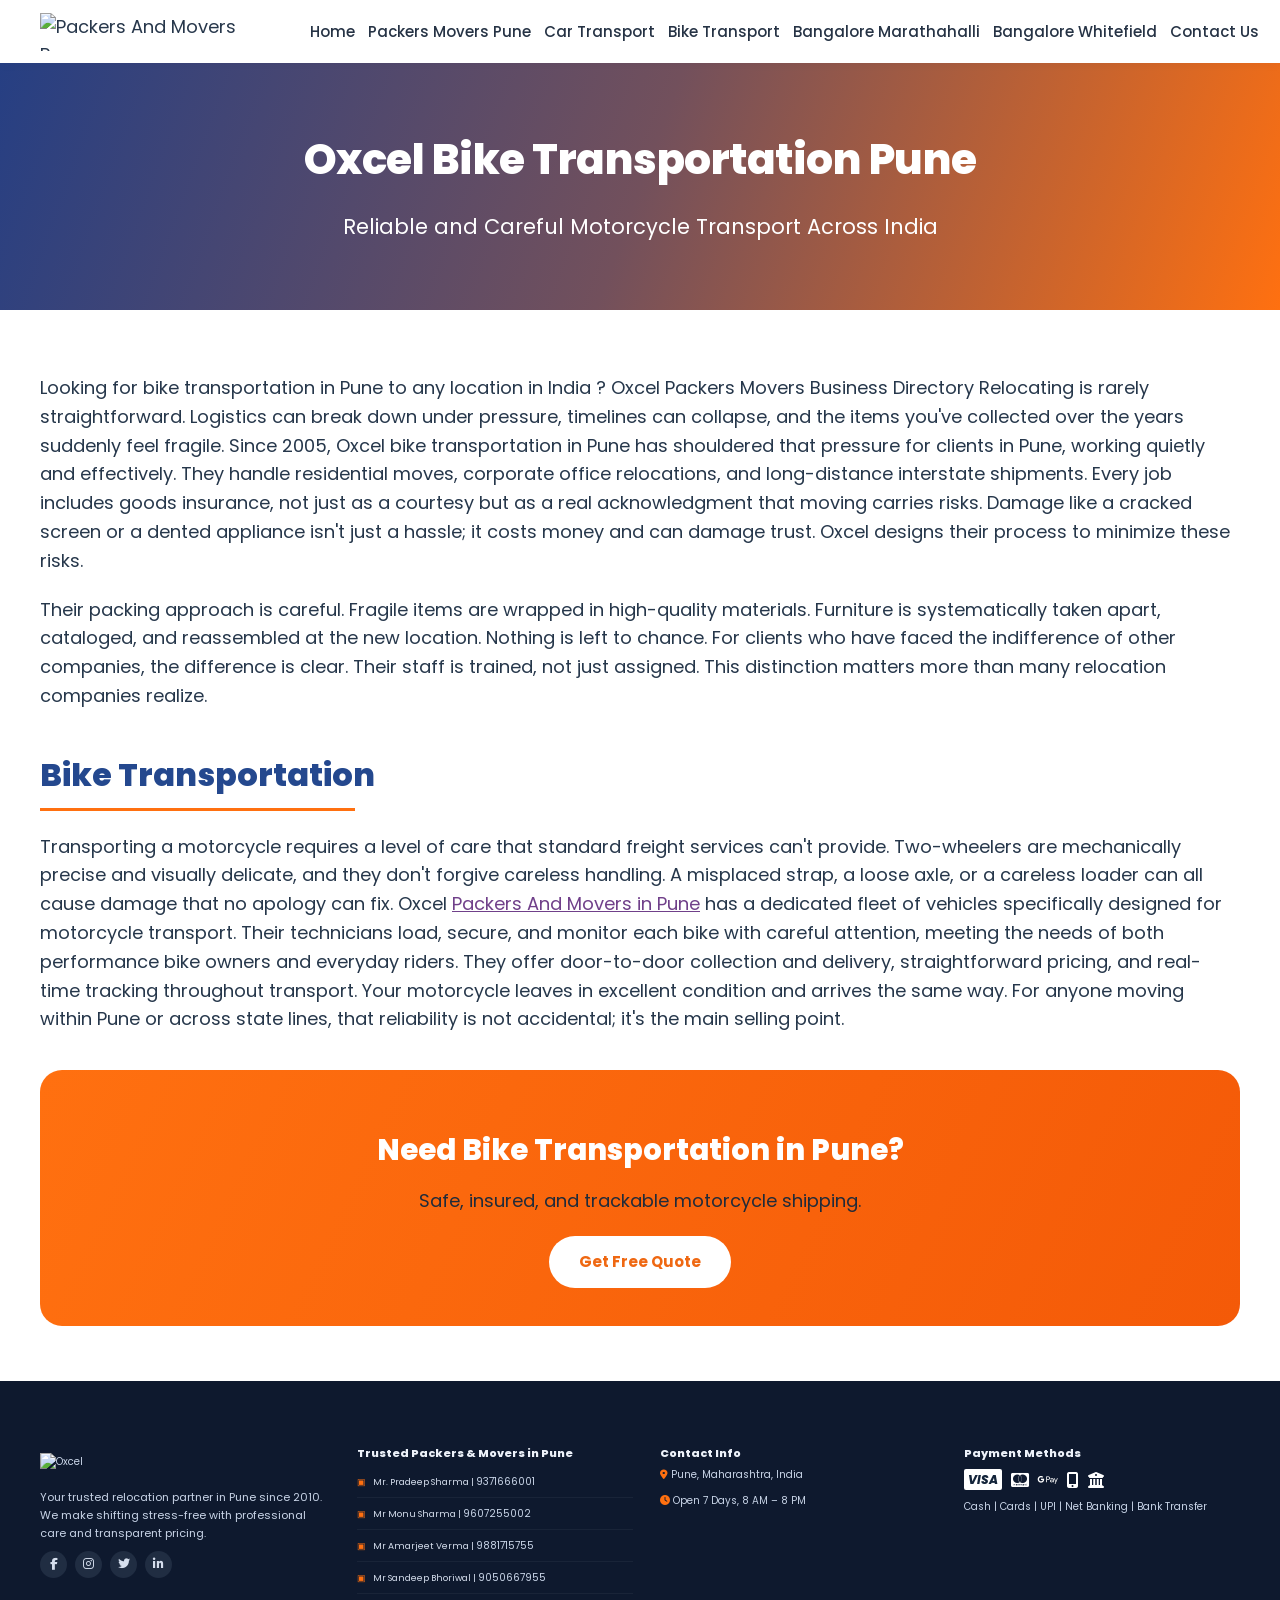
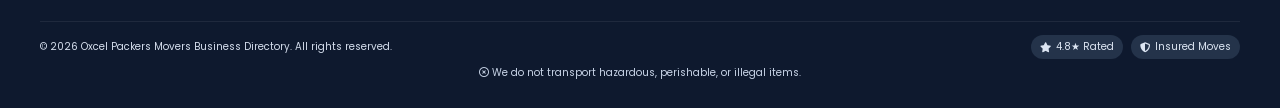
==== commit dff2ab17: "Scale bike page typography and layout to match original Oxcel screenshot" ====
--- a/bike-transportation-pune.html
+++ b/bike-transportation-pune.html
@@ -13,40 +13,40 @@
   :root{--bike-navy:#0e192e;--bike-blue:#24488e;--bike-orange:#ff7010}
   *{box-sizing:border-box}
   html,body{margin:0;padding:0}
-  body{font-family:Poppins,Arial,sans-serif;color:#27374b;background:#fff;font-size:13px;line-height:1.65}
+  body{font-family:Poppins,Arial,sans-serif;color:#27374b;background:#fff;font-size:18px;line-height:1.6}
   a{color:inherit}
-  .container{width:min(938px,calc(100% - 40px));margin:0 auto}
+  .container{width:min(1340px,calc(100% - 80px));margin:0 auto}
   .topbar{display:none!important}
   .header{position:relative;top:auto;background:#fff;border:0;box-shadow:0 2px 9px #14233a0b;backdrop-filter:none}
-  .header .nav{min-height:45px;height:45px;gap:20px;padding:0;flex-wrap:nowrap}
-  .brand img,.logo-img{width:170px;height:27px;max-height:27px;object-fit:contain}
+  .header .nav{min-height:63px;height:63px;gap:32px;padding:0;flex-wrap:nowrap}
+  .brand img,.logo-img{width:238px;height:38px;max-height:38px;object-fit:contain}
   .navtoggle{display:none!important}
-  .navlinks{display:flex;align-items:center;justify-content:flex-end;gap:9px;flex:1;font-family:Poppins,Arial,sans-serif;font-size:10.5px;font-weight:500;white-space:nowrap}
+  .navlinks{display:flex;align-items:center;justify-content:flex-end;gap:13px;flex:1;font-family:Poppins,Arial,sans-serif;font-size:15px;font-weight:500;white-space:nowrap}
   .navlinks a{padding:0;color:#263345}
   .navlinks a:hover,.navlinks a[aria-current=page]{color:#263345}
   .navlinks .btn{display:none}
   .page-hero{padding:0;background:linear-gradient(110deg,#263f83 0%,#72505c 50%,#ff7010 100%);color:#fff}
   .page-hero .container{width:100%;max-width:none}
-  .page-hero-grid{display:block;text-align:center;min-height:175px;padding:43px 20px 35px}
+  .page-hero-grid{display:block;text-align:center;min-height:247px;padding:70px 20px 55px}
   .page-hero .breadcrumb,.page-hero .eyebrow,.page-hero .actions,.page-hero .page-image{display:none!important}
-  .page-hero h1{font-family:Poppins,Arial,sans-serif;color:#fff;font-size:30px;line-height:1.3;letter-spacing:-.5px;font-weight:800;margin:0 0 13px}
-  .page-hero p{font-size:14px;line-height:1.6;color:#fff;margin:0}
-  #bike-transportation{padding:43px 0 45px}
+  .page-hero h1{font-family:Poppins,Arial,sans-serif;color:#fff;font-size:42px;line-height:1.3;letter-spacing:-.5px;font-weight:800;margin:0 0 22px}
+  .page-hero p{font-size:21px;line-height:1.6;color:#fff;margin:0}
+  #bike-transportation{padding:64px 0 55px}
   #bike-transportation .split{display:block}
   .bike-copy{max-width:none;width:100%}
-  .bike-copy p{font-size:13px;line-height:1.62;color:#26374b;margin:0 0 12px}
-  .bike-copy h2{font-size:22px;line-height:1.4;color:var(--bike-blue);font-weight:800;letter-spacing:0;margin:42px 0 16px;padding-bottom:9px;position:relative}
-  .bike-copy h2:after{content:"";position:absolute;left:0;bottom:0;width:223px;height:2px;background:var(--bike-orange)}
+  .bike-copy p{font-size:18px;line-height:1.6;color:#26374b;margin:0 0 20px}
+  .bike-copy h2{font-size:32px;line-height:1.4;color:var(--bike-blue);font-weight:800;letter-spacing:0;margin:64px 0 22px;padding-bottom:13px;position:relative}
+  .bike-copy h2:after{content:"";position:absolute;left:0;bottom:0;width:315px;height:3px;background:var(--bike-orange)}
   .bike-copy h2:first-of-type{margin-top:42px}
   .bike-copy h2:nth-of-type(2),.bike-copy ul{display:none}
   .bike-copy a{color:#70408a;text-decoration:underline}
   .quote-form{display:none!important}
-  .cta-box{margin:28px 0 0;padding:48px 20px 30px;min-height:202px;border-radius:18px;text-align:center;color:#fff;background:linear-gradient(115deg,#ff7010 0%,#f45a08 100%);box-shadow:none}
-  .cta-box h3{font-size:21px;line-height:1.4;color:#fff;font-weight:800;margin:0 0 12px}
-  .cta-box p{font-size:13px;color:#202b3a;margin:0 0 15px}
-  .cta-box .btn{display:inline-flex;background:#fff;color:#ef6812;box-shadow:none;font-size:11px;font-weight:700;padding:10px 22px;border-radius:30px}
-  .footer{background:var(--bike-navy);color:#d5deed;padding:48px 0 14px}
-  .footer .container{width:min(938px,calc(100% - 40px))}
+  .cta-box{margin:36px 0 0;padding:60px 20px 38px;min-height:250px;border-radius:22px;text-align:center;color:#fff;background:linear-gradient(115deg,#ff7010 0%,#f45a08 100%);box-shadow:none}
+  .cta-box h3{font-size:29px;line-height:1.4;color:#fff;font-weight:800;margin:0 0 16px}
+  .cta-box p{font-size:18px;color:#202b3a;margin:0 0 20px}
+  .cta-box .btn{display:inline-flex;background:#fff;color:#ef6812;box-shadow:none;font-size:15px;font-weight:700;padding:14px 30px;border-radius:30px}
+  .footer{background:var(--bike-navy);color:#d5deed;padding:64px 0 18px}
+  .footer .container{width:min(1340px,calc(100% - 80px))}
   .footer-grid{display:grid;grid-template-columns:1.05fr 1fr 1fr 1fr;gap:27px}
   .footer .brand{display:inline-block;background:transparent;border-radius:0;padding:0;margin:0 0 9px}
   .footer .brand img{width:132px;height:auto;max-height:45px;object-fit:contain}
@@ -71,16 +71,17 @@
   .footer-disclaimer{margin:22px 0 0;text-align:center;color:#8798b1;font-size:9px}
   .floating-cta{display:none!important}
   @media(max-width:760px){
+    body{font-size:15px}
     .container,.footer .container{width:calc(100% - 32px)}
-    .header .nav{height:auto;min-height:48px;flex-wrap:wrap;padding:8px 0}
+    .header .nav{height:auto;min-height:58px;flex-wrap:wrap;padding:8px 0}
     .navtoggle{display:block!important}
     .navlinks{display:none;flex-basis:100%;white-space:normal;align-items:flex-start;flex-direction:column;gap:8px;padding:8px 0}
     .navlinks.open{display:flex}
-    .page-hero-grid{min-height:155px;padding:34px 16px 28px}
-    .page-hero h1{font-size:25px}
-    #bike-transportation{padding:30px 0 35px}
-    .bike-copy h2{font-size:20px;margin-top:32px}
-    .cta-box{padding:32px 16px;min-height:0}
+    .page-hero-grid{min-height:170px;padding:36px 16px 30px}
+    .page-hero h1{font-size:27px}
+    #bike-transportation{padding:34px 0 38px}
+    .bike-copy h2{font-size:24px;margin-top:36px}
+    .cta-box{padding:36px 16px;min-height:0}
     .cta-box h3{font-size:19px}
     .footer-grid{grid-template-columns:repeat(2,minmax(0,1fr));gap:24px 18px}
     .bike-footer-bottom{align-items:flex-start;flex-direction:column}
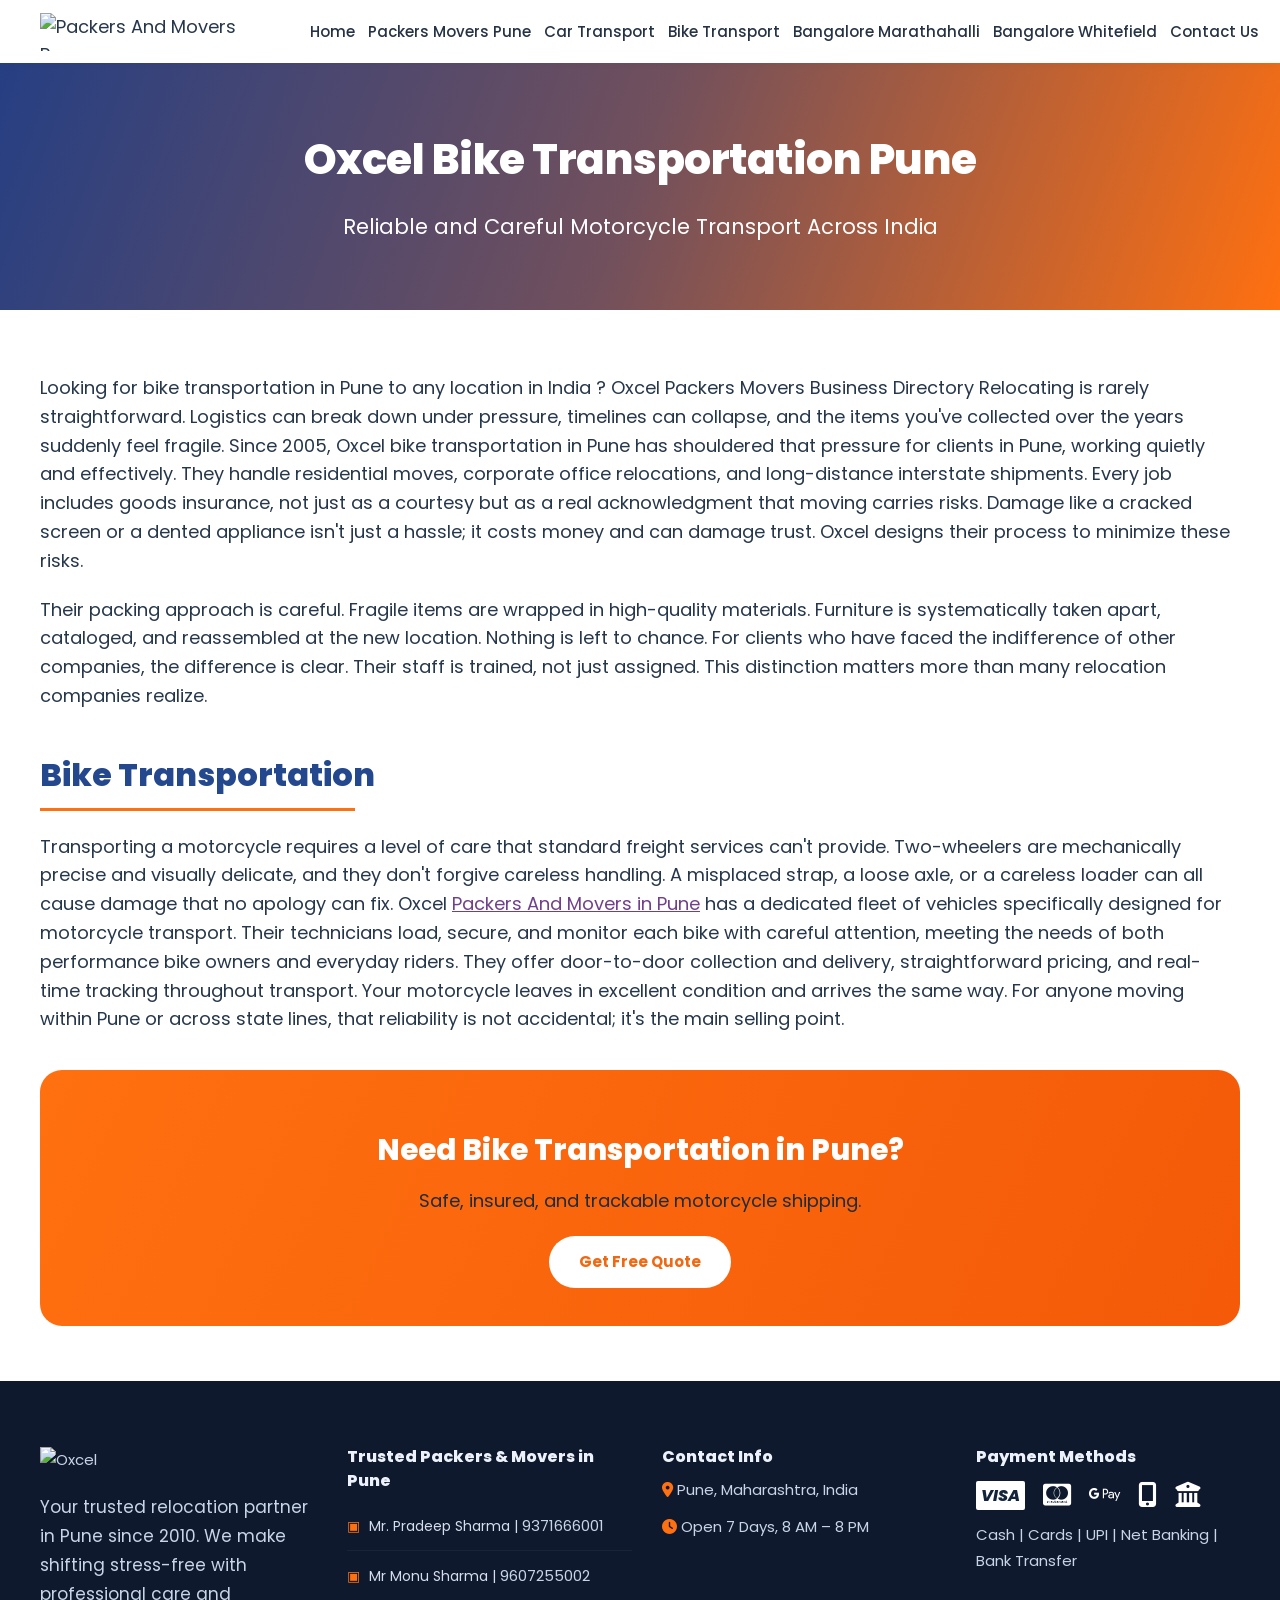
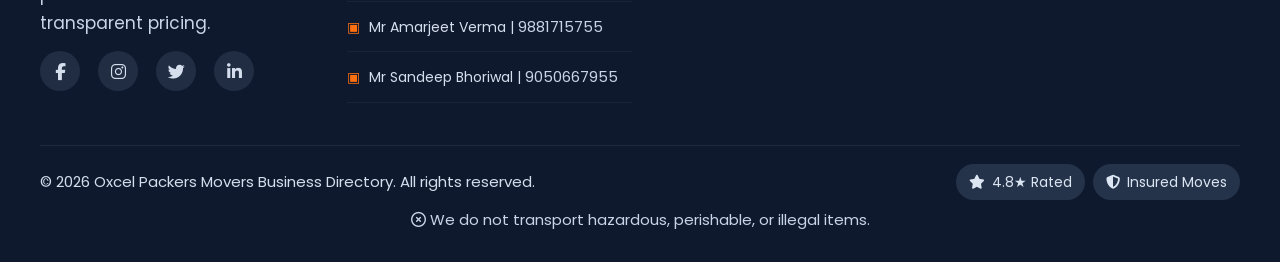
==== commit 11fccd80: "Match bike page footer typography and spacing to reference" ====
--- a/bike-transportation-pune.html
+++ b/bike-transportation-pune.html
@@ -47,28 +47,28 @@
   .cta-box .btn{display:inline-flex;background:#fff;color:#ef6812;box-shadow:none;font-size:15px;font-weight:700;padding:14px 30px;border-radius:30px}
   .footer{background:var(--bike-navy);color:#d5deed;padding:64px 0 18px}
   .footer .container{width:min(1340px,calc(100% - 80px))}
-  .footer-grid{display:grid;grid-template-columns:1.05fr 1fr 1fr 1fr;gap:27px}
+  .footer-grid{display:grid;grid-template-columns:1.05fr 1.08fr 1.08fr 1fr;gap:30px}
   .footer .brand{display:inline-block;background:transparent;border-radius:0;padding:0;margin:0 0 9px}
-  .footer .brand img{width:132px;height:auto;max-height:45px;object-fit:contain}
-  .footer h3{font-size:11px;line-height:1.5;color:#edf2fa;font-weight:800;margin:0 0 5px}
-  .footer p,.footer a{font-size:10px;line-height:1.7;color:#c8d4e7}
-  .footer p{margin:5px 0 9px}
-  .footer .footer-grid>div:first-child>p{font-size:11px;line-height:1.65;margin:9px 0}
+  .footer .brand img{width:190px;height:auto;max-height:58px;object-fit:contain}
+  .footer h3{font-size:16px;line-height:1.5;color:#edf2fa;font-weight:800;margin:0 0 8px}
+  .footer p,.footer a{font-size:15px;line-height:1.7;color:#c8d4e7}
+  .footer p{margin:7px 0 12px}
+  .footer .footer-grid>div:first-child>p{font-size:17px;line-height:1.7;margin:12px 0}
   .footer .footer-links{display:none}
   .partner-list{list-style:none;margin:5px 0 0;padding:0}
-  .partner-list li{font-size:9px;line-height:1.5;padding:7px 0;border-bottom:1px solid #ffffff0c;white-space:nowrap}
-  .partner-list li:before{content:"▣";font-size:9px;color:var(--bike-orange);margin-right:7px}
+  .partner-list li{font-size:14px;line-height:1.6;padding:12px 0;border-bottom:1px solid #ffffff0c;white-space:nowrap}
+  .partner-list li:before{content:"▣";font-size:14px;color:var(--bike-orange);margin-right:9px}
   .partner-list a{text-decoration:none}
-  .social-links{display:flex;gap:8px;margin-top:9px}
-  .social-links a{display:grid;place-items:center;width:27px;height:27px;border-radius:50%;background:#202d42;color:#d5deed;font-size:12px}
-  .footer .payment-icons{display:flex;align-items:center;gap:9px;margin:8px 0;font-size:16px;color:#fff}
+  .social-links{display:flex;gap:18px;margin-top:14px}
+  .social-links a{display:grid;place-items:center;width:40px;height:40px;border-radius:50%;background:#202d42;color:#d5deed;font-size:17px}
+  .footer .payment-icons{display:flex;align-items:center;gap:18px;margin:12px 0;font-size:25px;color:#fff}
   .footer .payment-icons i{color:#fff}
-  .footer .payment-icons .visa{font-size:12px;font-weight:800;font-style:italic;background:#fff;color:#13243a;padding:1px 4px;border-radius:2px}
-  .bike-footer-bottom{border-top:1px solid #ffffff12;margin-top:27px;padding-top:13px;display:flex;align-items:center;justify-content:space-between;gap:12px;font-size:10px;color:#d5deed}
+  .footer .payment-icons .visa{font-size:16px;font-weight:800;font-style:italic;background:#fff;color:#13243a;padding:2px 5px;border-radius:2px}
+  .bike-footer-bottom{border-top:1px solid #ffffff12;margin-top:42px;padding-top:18px;display:flex;align-items:center;justify-content:space-between;gap:12px;font-size:15px;color:#d5deed}
   .bike-footer-bottom>span:last-child{display:none}
   .footer-trust-badges{display:flex;gap:8px;align-items:center}
-  .footer-trust-badges span{display:inline-flex;align-items:center;gap:5px;border-radius:999px;padding:4px 9px;background:#24334a;color:#dce5f2;font-size:10px;white-space:nowrap}
-  .footer-disclaimer{margin:22px 0 0;text-align:center;color:#8798b1;font-size:9px}
+  .footer-trust-badges span{display:inline-flex;align-items:center;gap:7px;border-radius:999px;padding:7px 13px;background:#24334a;color:#dce5f2;font-size:14px;white-space:nowrap}
+  .footer-disclaimer{margin:32px 0 0;text-align:center;color:#8798b1;font-size:13px}
   .floating-cta{display:none!important}
   @media(max-width:760px){
     body{font-size:15px}
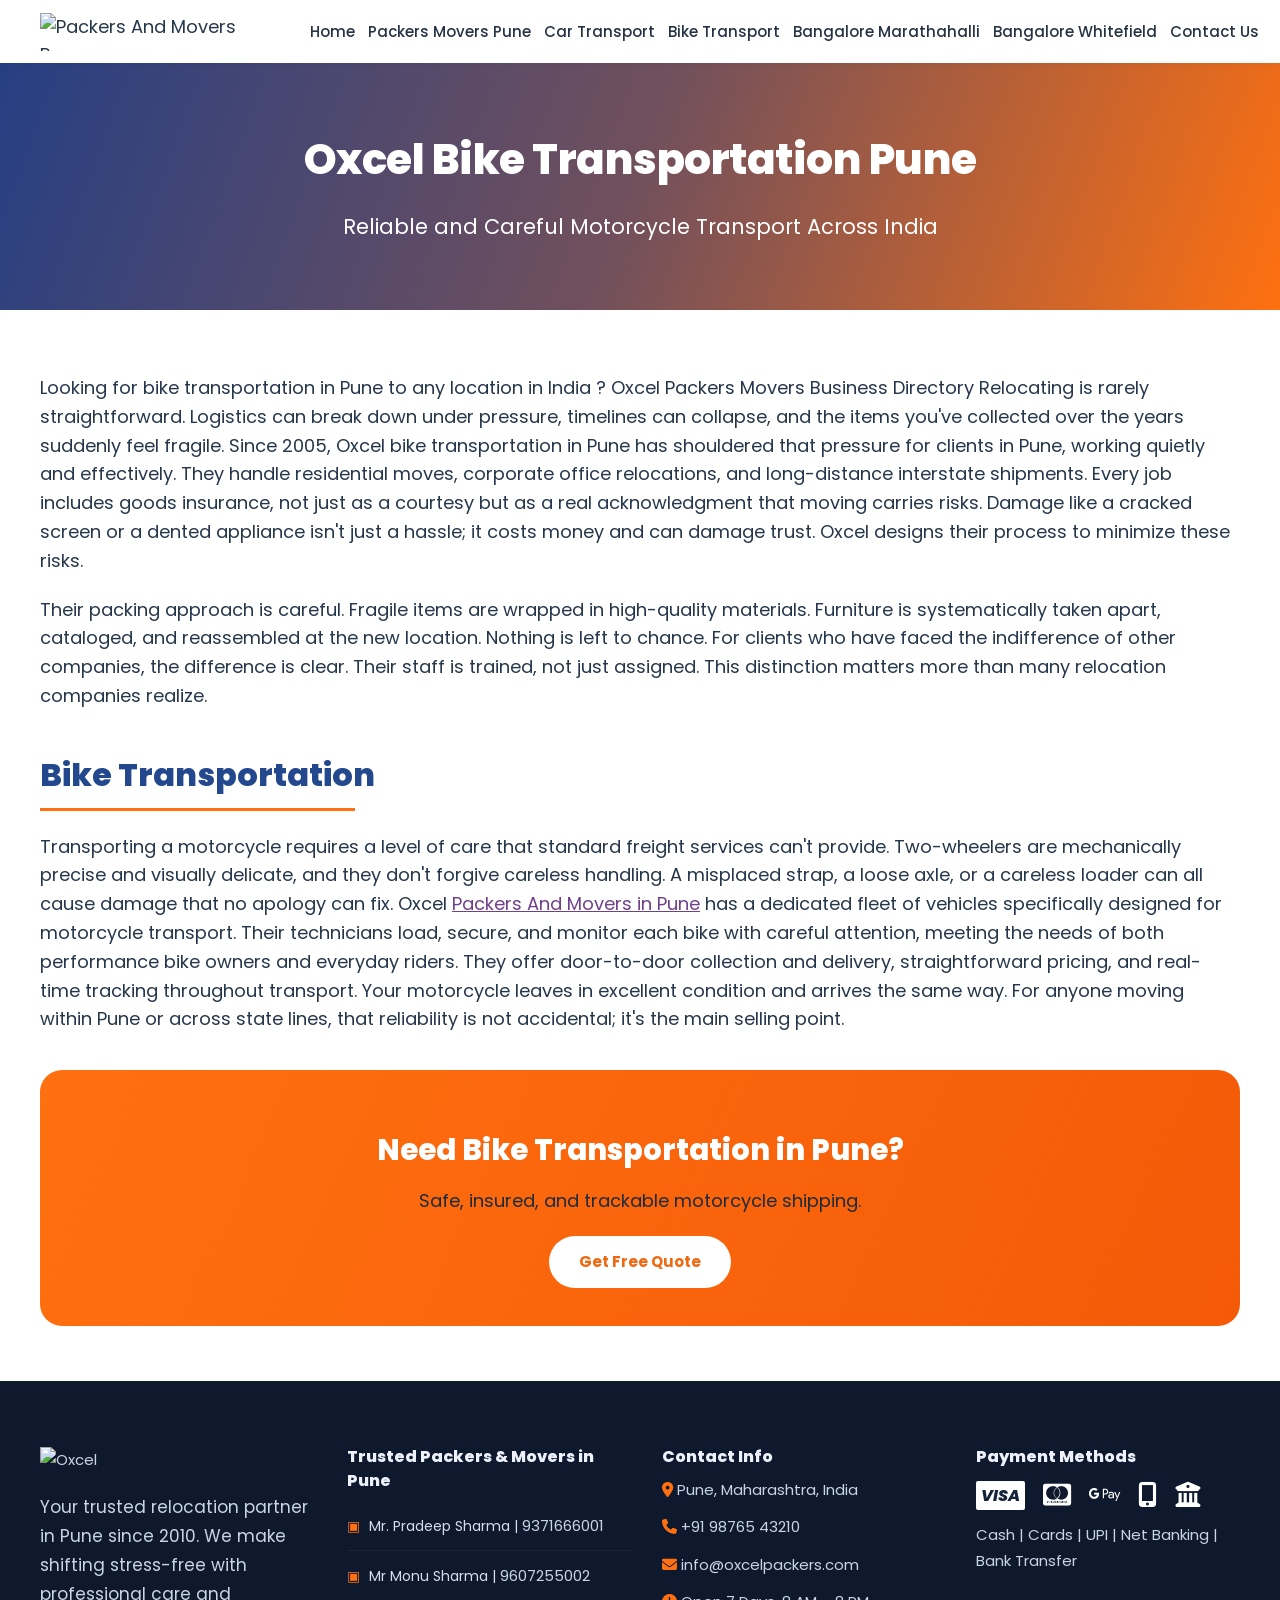
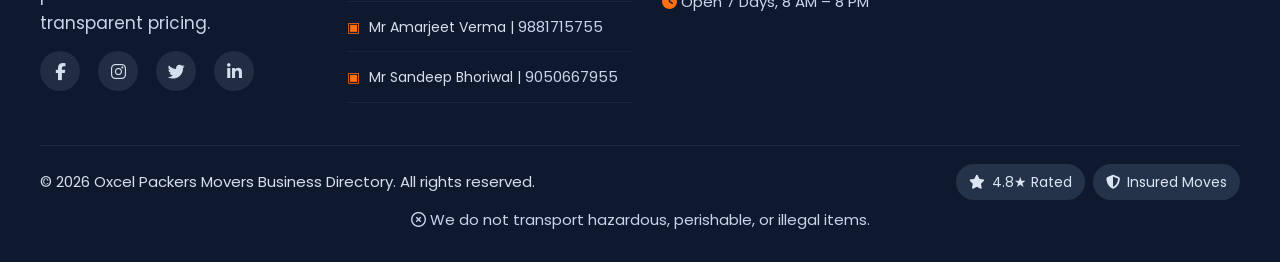
==== commit a14f950a: "Restore source contact details in bike page footer" ====
--- a/bike-transportation-pune.html
+++ b/bike-transportation-pune.html
@@ -152,6 +152,8 @@
       <div>
         <h3>Contact Info</h3>
         <p><i class="fas fa-map-marker-alt" style="color:#ff7010"></i> Pune, Maharashtra, India</p>
+        <p><i class="fas fa-phone" style="color:#ff7010"></i> <a href="tel:+919876543210">+91 98765 43210</a></p>
+        <p><i class="fas fa-envelope" style="color:#ff7010"></i> <a href="mailto:info@oxcelpackers.com">info@oxcelpackers.com</a></p>
         <p><i class="fas fa-clock" style="color:#ff7010"></i> Open 7 Days, 8 AM – 8 PM</p>
       </div>
       <div>
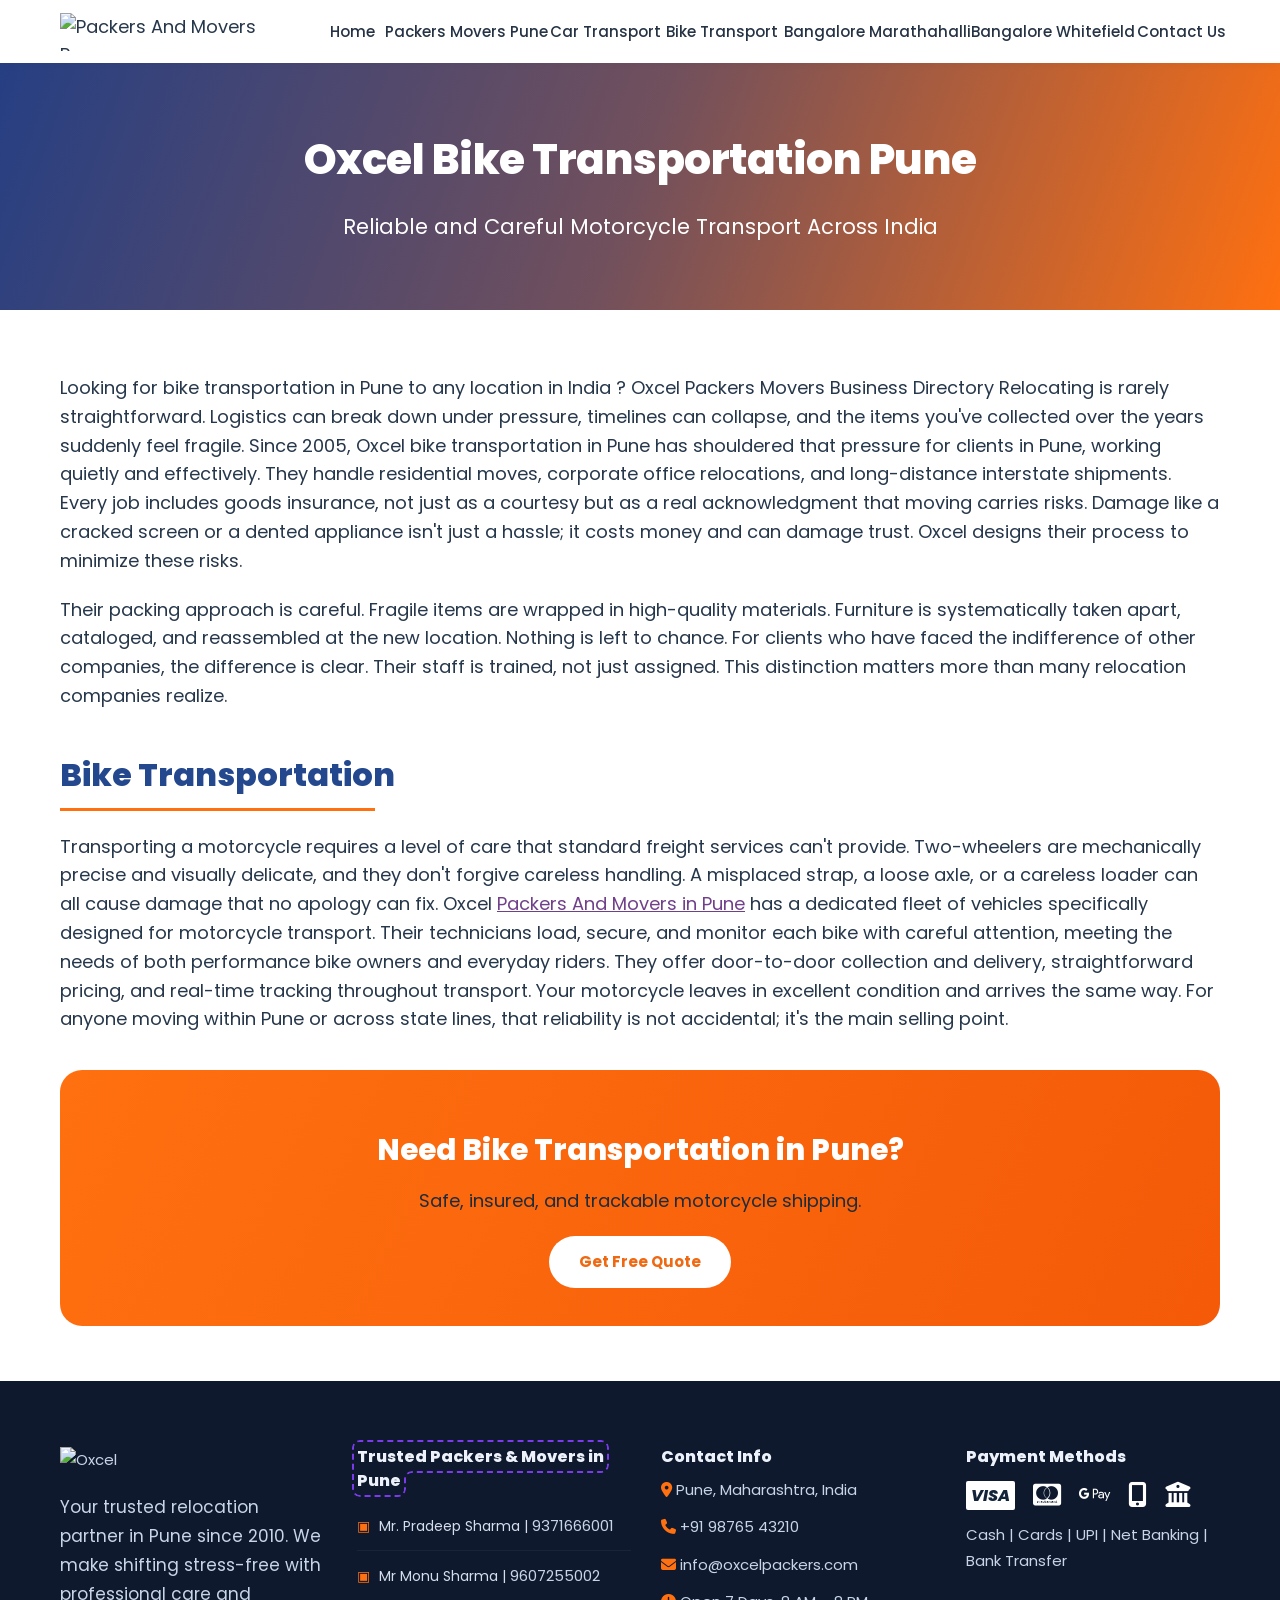
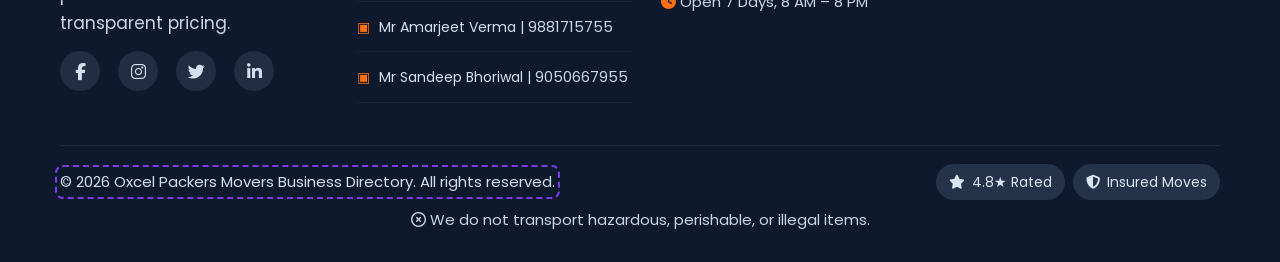
==== commit 4d264a7a: "Add original-site review annotations to bike-transportation-pune.html" ====
--- a/bike-transportation-pune.html
+++ b/bike-transportation-pune.html
@@ -88,6 +88,51 @@
   }
   @media(max-width:430px){.footer-grid{grid-template-columns:1fr}.partner-list li{white-space:normal}}
 </style>
+<style>/* Review annotation styling. Tooltips are rendered in a body-level overlay, not pseudo-elements inside components. */
+.grammar-flag, .ux-flag { position: relative; cursor: help; }
+.grammar-flag {
+  display: inline;
+  color: #111;
+  background: #e53935;
+  font-weight: 800;
+  padding: .08em .22em;
+  border-radius: 3px;
+  box-decoration-break: clone;
+  -webkit-box-decoration-break: clone;
+}
+.ux-flag { outline: 2px dashed #7c3aed; outline-offset: 3px; border-radius: 3px; }
+.ux-flag:focus { outline-style: solid; }
+.site-footer .grammar-flag { background: #ffeb3b; color: #111; font-weight: 800; }
+.review-tooltip {
+  position: fixed !important;
+  z-index: 2147483647 !important;
+  top: 12px !important;
+  right: 12px !important;
+  left: auto !important;
+  width: min(380px, calc(100vw - 24px)) !important;
+  max-height: min(42vh, 280px) !important;
+  overflow: auto !important;
+  box-sizing: border-box !important;
+  padding: 14px 16px !important;
+  border: 2px solid #7c3aed !important;
+  border-radius: 10px !important;
+  background: #fff !important;
+  color: #111 !important;
+  font: 600 14px/1.5 Arial, sans-serif !important;
+  white-space: normal !important;
+  overflow-wrap: anywhere !important;
+  box-shadow: 0 10px 36px rgba(0,0,0,.32) !important;
+  opacity: 0;
+  visibility: hidden;
+  pointer-events: none;
+}
+.review-tooltip.is-visible { opacity: 1; visibility: visible; }
+.review-tooltip.is-grammar { border-color: #e53935 !important; }
+.site-footer ~ .review-tooltip.is-grammar { border-color: #d4a900 !important; }
+@media (max-width: 480px) {
+  .review-tooltip { top: 8px !important; right: 8px !important; width: calc(100vw - 16px) !important; }
+}
+</style>
 </head>
 <body>
 <header class="header">
@@ -141,7 +186,7 @@
         <div class="social-links"><a href="#" aria-label="Facebook"><i class="fab fa-facebook-f"></i></a><a href="#" aria-label="Instagram"><i class="fab fa-instagram"></i></a><a href="#" aria-label="Twitter"><i class="fab fa-twitter"></i></a><a href="#" aria-label="LinkedIn"><i class="fab fa-linkedin-in"></i></a></div>
       </div>
       <div>
-        <h3>Trusted Packers &amp; Movers in Pune</h3>
+        <h3><span class="ux-flag" tabindex="0" data-issue="Shared Pune contact/footer content should be checked against the original page and business details; verify rating and insurance claims before publishing.">Trusted Packers &amp; Movers in Pune</span></h3>
         <ul class="partner-list">
           <li>Mr. Pradeep Sharma | <a href="tel:9371666001">9371666001</a></li>
           <li>Mr Monu Sharma | <a href="tel:9607255002">9607255002</a></li>
@@ -163,12 +208,63 @@
       </div>
     </div>
     <div class="footer-bottom bike-footer-bottom">
-      <span>© 2026 Oxcel Packers Movers Business Directory. All rights reserved.</span>
+      <span class="ux-flag" tabindex="0" data-issue="Shared footer trust badges include a 4.8-star rating and ‘Insured Moves’. Verify the rating source and the scope of insurance before making these claims.">© 2026 Oxcel Packers Movers Business Directory. All rights reserved.</span>
       <div class="footer-trust-badges"><span><i class="fas fa-star"></i> 4.8★ Rated</span><span><i class="fas fa-shield-alt"></i> Insured Moves</span></div>
     </div>
     <p class="footer-disclaimer"><i class="far fa-times-circle"></i> We do not transport hazardous, perishable, or illegal items.</p>
   </div>
 </footer>
 <script src="script.js" defer></script>
+<script>
+(function () {
+  function initReviewTooltips() {
+    var tip = document.getElementById('review-tooltip');
+    if (!tip) {
+      tip = document.createElement('div');
+      tip.id = 'review-tooltip';
+      tip.className = 'review-tooltip';
+      tip.setAttribute('role', 'status');
+      tip.setAttribute('aria-live', 'polite');
+      document.body.appendChild(tip);
+    }
+    var active = null;
+    function show(el) {
+      if (!el || !el.matches('.grammar-flag, .ux-flag')) return;
+      active = el;
+      var isUx = el.classList.contains('ux-flag');
+      var message = isUx ? el.getAttribute('data-issue') : el.getAttribute('data-correction');
+      if (!message) return;
+      tip.textContent = (isUx ? 'UI/UX issue: ' : 'Suggested correction: ') + message;
+      tip.classList.toggle('is-grammar', !isUx);
+      tip.classList.add('is-visible');
+    }
+    function hide(el) {
+      if (!el || active === el) {
+        active = null;
+        tip.classList.remove('is-visible', 'is-grammar');
+        tip.textContent = '';
+      }
+    }
+    document.addEventListener('pointerover', function (event) {
+      var el = event.target.closest && event.target.closest('.grammar-flag, .ux-flag');
+      if (el) show(el);
+    });
+    document.addEventListener('pointerout', function (event) {
+      var el = event.target.closest && event.target.closest('.grammar-flag, .ux-flag');
+      if (el && !el.contains(event.relatedTarget)) hide(el);
+    });
+    document.addEventListener('focusin', function (event) {
+      var el = event.target.closest && event.target.closest('.grammar-flag, .ux-flag');
+      if (el) show(el);
+    });
+    document.addEventListener('focusout', function (event) {
+      var el = event.target.closest && event.target.closest('.grammar-flag, .ux-flag');
+      if (el) hide(el);
+    });
+  }
+  if (document.readyState === 'loading') document.addEventListener('DOMContentLoaded', initReviewTooltips);
+  else initReviewTooltips();
+})();
+</script>
 </body>
 </html>
--- a/styles.css
+++ b/styles.css
@@ -146,3 +146,54 @@
  .home-section-heading{margin-bottom:19px}
  .home-why{padding-top:30px;padding-bottom:32px}
 }
+
+
+/* Prevent page-level horizontal scrolling on desktop and mobile. */
+html, body { max-width: 100%; overflow-x: clip; }
+@supports not (overflow: clip) {
+  html, body { overflow-x: hidden; }
+}
+/* Keep wide content and media inside the viewport. */
+*, *::before, *::after { min-width: 0; }
+img, video, iframe, canvas, svg { max-width: 100%; }
+pre, table { max-width: 100%; }
+pre { overflow-x: auto; }
+table { display: block; overflow-x: auto; }
+
+
+/* Responsive scaling fixes: prevent fixed/minimum widths from exceeding the viewport. */
+html { width: 100%; -webkit-text-size-adjust: 100%; text-size-adjust: 100%; }
+body { width: 100%; min-width: 0; }
+main, header, footer, section, nav, article, aside { min-width: 0; max-width: 100%; }
+.container { width: calc(100% - 32px); max-width: 1160px; }
+.grid, .hero-grid, .page-hero-grid, .split, .contact-grid, .footer-grid,
+.home-hero-grid, .home-service-grid, .home-benefit-grid, .home-footer-grid,
+.form-grid, .trustband .container { min-width: 0; }
+.grid { grid-template-columns: repeat(auto-fit, minmax(min(100%, 250px), 1fr)); }
+.home-service-grid { grid-template-columns: repeat(3, minmax(0, 1fr)); }
+.home-benefit-grid { grid-template-columns: repeat(4, minmax(0, 1fr)); }
+.home-footer-grid { grid-template-columns: repeat(4, minmax(0, 1fr)); }
+.hero-grid, .page-hero-grid, .split, .contact-grid { grid-template-columns: repeat(2, minmax(0, 1fr)); }
+.home-hero-grid { grid-template-columns: repeat(2, minmax(0, 1fr)); }
+.home-page .container { width: calc(100% - 32px); }
+.home-hero-image, .hero-art, .page-image, .split-image { min-width: 0; }
+.btn, .home-button { max-width: 100%; white-space: normal; }
+.field input, .field textarea, .field select { max-width: 100%; min-width: 0; }
+@media (max-width: 900px) {
+  .hero-grid, .page-hero-grid, .split, .contact-grid, .home-hero-grid { grid-template-columns: minmax(0, 1fr); }
+  .home-service-grid, .home-benefit-grid { grid-template-columns: repeat(2, minmax(0, 1fr)); }
+  .home-footer-grid { grid-template-columns: repeat(2, minmax(0, 1fr)); }
+  .footer-grid { grid-template-columns: repeat(2, minmax(0, 1fr)); }
+}
+@media (max-width: 600px) {
+  .container, .home-page .container { width: calc(100% - 28px); }
+  .grid, .form-grid, .footer-grid, .home-service-grid, .home-benefit-grid,
+  .home-footer-grid, .trustband .container { grid-template-columns: minmax(0, 1fr); }
+  .hero h1, .page-hero h1, .home-hero-copy h1 { overflow-wrap: anywhere; }
+  .section, .home-services, .home-why { padding-top: 36px; padding-bottom: 36px; }
+  .quote-form, .card, .quote-strip { padding: 20px; }
+  .topbar .container { flex-wrap: wrap; }
+  .footer-bottom, .home-footer-bottom { flex-wrap: wrap; }
+  .home-payments div { flex-wrap: wrap; }
+  .floating-cta { right: 10px; bottom: 10px; max-width: calc(100vw - 20px); }
+}
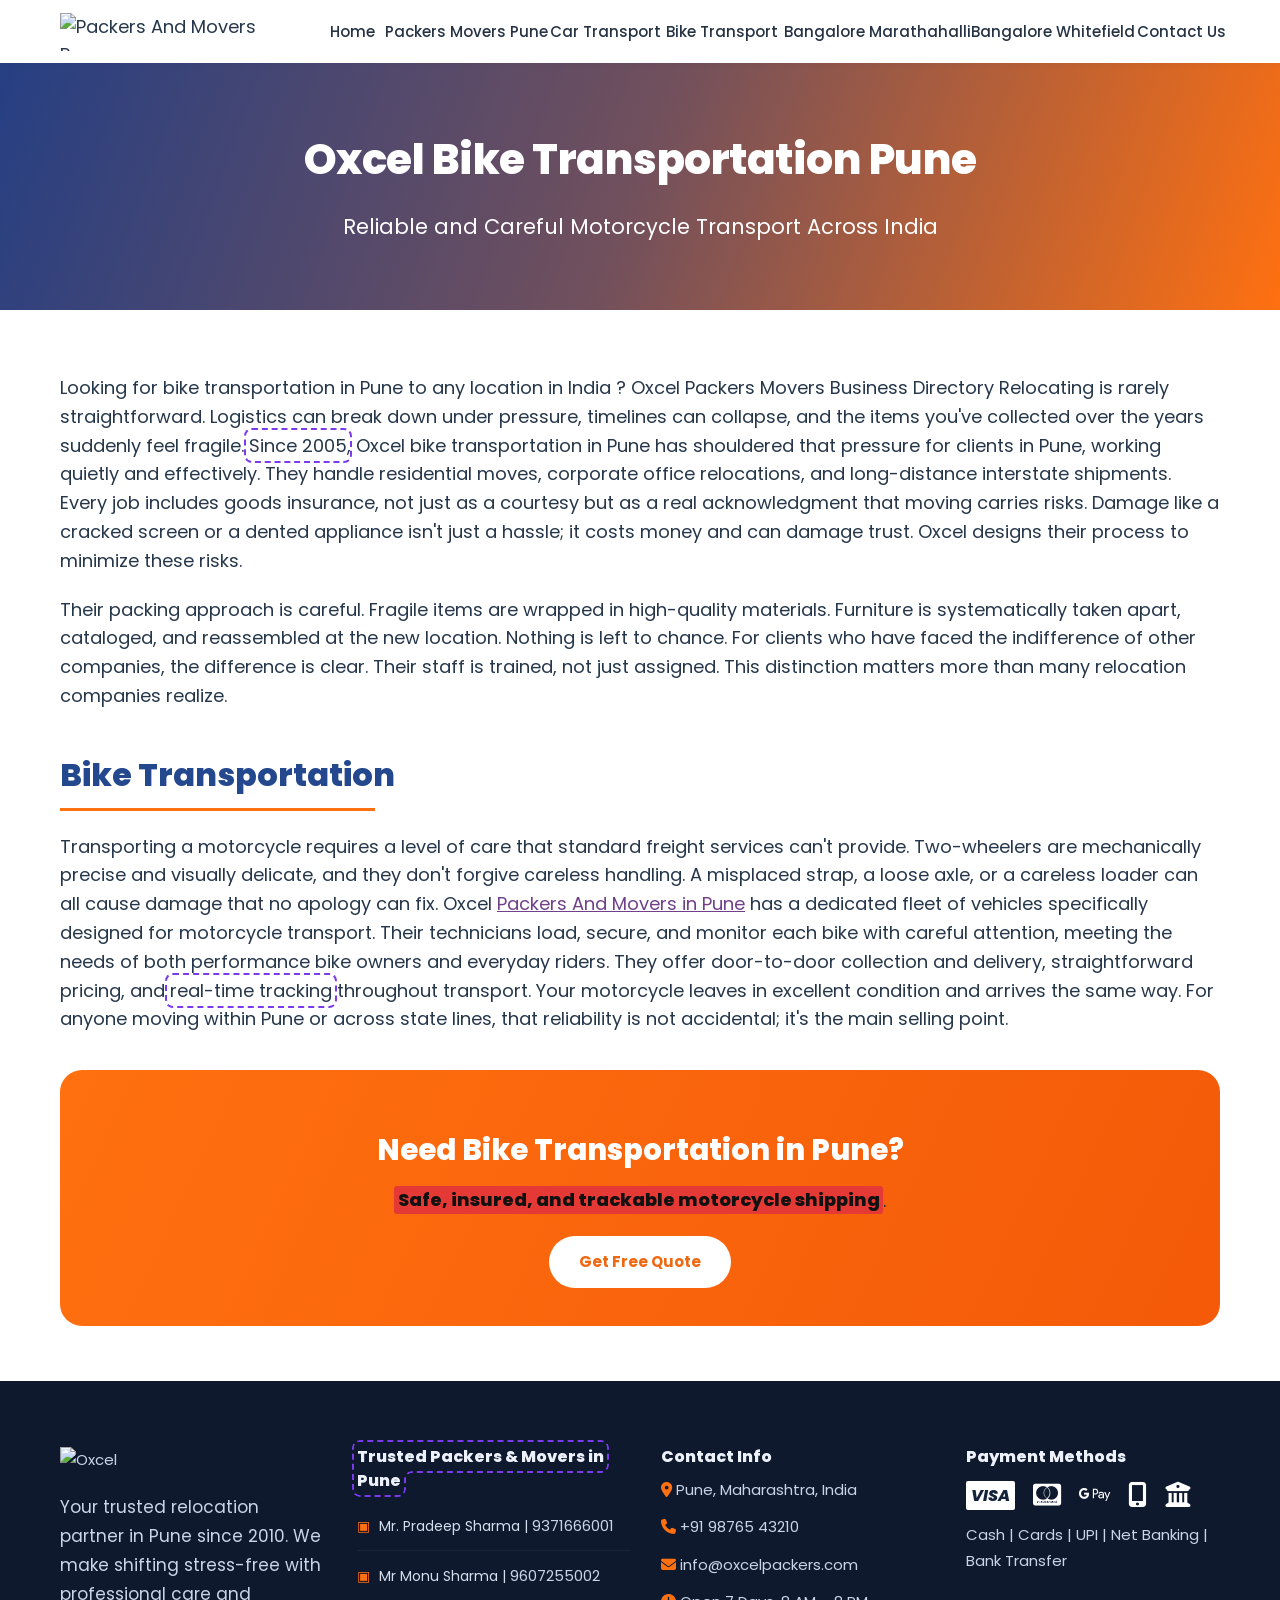
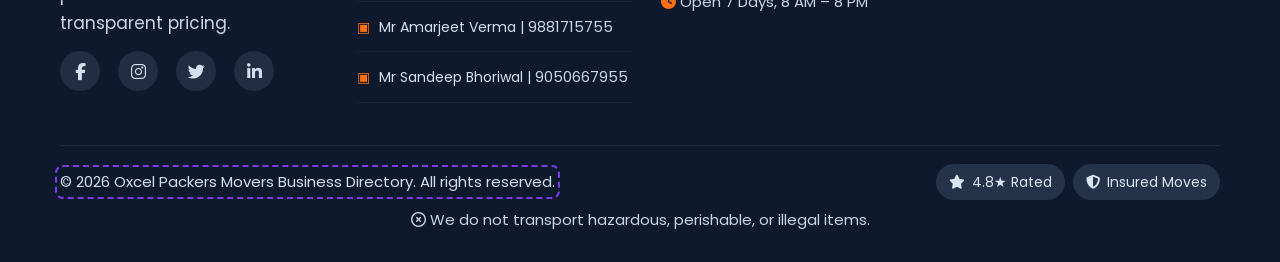
==== commit 3b040768: "Add specific review annotations across page" ====
--- a/bike-transportation-pune.html
+++ b/bike-transportation-pune.html
@@ -161,17 +161,17 @@
   <section class="section" id="bike-transportation">
     <div class="container split">
       <article class="prose bike-copy">
-        <p>Looking for bike transportation in Pune to any location in India ? Oxcel Packers Movers Business Directory Relocating is rarely straightforward. Logistics can break down under pressure, timelines can collapse, and the items you've collected over the years suddenly feel fragile. Since 2005, Oxcel bike transportation in Pune has shouldered that pressure for clients in Pune, working quietly and effectively. They handle residential moves, corporate office relocations, and long-distance interstate shipments. Every job includes goods insurance, not just as a courtesy but as a real acknowledgment that moving carries risks. Damage like a cracked screen or a dented appliance isn't just a hassle; it costs money and can damage trust. Oxcel designs their process to minimize these risks.</p>
+        <p>Looking for bike transportation in Pune to any location in India ? Oxcel Packers Movers Business Directory Relocating is rarely straightforward. Logistics can break down under pressure, timelines can collapse, and the items you've collected over the years suddenly feel fragile. <span class="ux-flag" tabindex="0" data-issue="Conflicts with other pages stating “since 2010” and “established in 2019.” Verify the legal/operating start date and standardize it site-wide.">Since 2005</span>, Oxcel bike transportation in Pune has shouldered that pressure for clients in Pune, working quietly and effectively. They handle residential moves, corporate office relocations, and long-distance interstate shipments. Every job includes goods insurance, not just as a courtesy but as a real acknowledgment that moving carries risks. Damage like a cracked screen or a dented appliance isn't just a hassle; it costs money and can damage trust. Oxcel designs their process to minimize these risks.</p>
         <p>Their packing approach is careful. Fragile items are wrapped in high-quality materials. Furniture is systematically taken apart, cataloged, and reassembled at the new location. Nothing is left to chance. For clients who have faced the indifference of other companies, the difference is clear. Their staff is trained, not just assigned. This distinction matters more than many relocation companies realize.</p>
         <h2>Bike Transportation</h2>
-        <p>Transporting a motorcycle requires a level of care that standard freight services can't provide. Two-wheelers are mechanically precise and visually delicate, and they don't forgive careless handling. A misplaced strap, a loose axle, or a careless loader can all cause damage that no apology can fix. Oxcel <a href="packers-movers-pune.html">Packers And Movers in Pune</a> has a dedicated fleet of vehicles specifically designed for motorcycle transport. Their technicians load, secure, and monitor each bike with careful attention, meeting the needs of both performance bike owners and everyday riders. They offer door-to-door collection and delivery, straightforward pricing, and real-time tracking throughout transport. Your motorcycle leaves in excellent condition and arrives the same way. For anyone moving within Pune or across state lines, that reliability is not accidental; it's the main selling point.</p>
+        <p>Transporting a motorcycle requires a level of care that standard freight services can't provide. Two-wheelers are mechanically precise and visually delicate, and they don't forgive careless handling. A misplaced strap, a loose axle, or a careless loader can all cause damage that no apology can fix. Oxcel <a href="packers-movers-pune.html">Packers And Movers in Pune</a> has a dedicated fleet of vehicles specifically designed for motorcycle transport. Their technicians load, secure, and monitor each bike with careful attention, meeting the needs of both performance bike owners and everyday riders. They offer door-to-door collection and delivery, straightforward pricing, and <span class="ux-flag" tabindex="0" data-issue="Confirm customers can actually track a shipment live, not merely receive updates. If only status updates are provided, change the claim to “shipment updates.”">real-time tracking</span> throughout transport. Your motorcycle leaves in excellent condition and arrives the same way. For anyone moving within Pune or across state lines, that reliability is not accidental; it's the main selling point.</p>
       </article>
       <aside class="quote-form"></aside>
     </div>
     <div class="container">
       <div class="cta-box">
         <h3>Need Bike Transportation in Pune?</h3>
-        <p>Safe, insured, and trackable motorcycle shipping.</p>
+        <p><span class="grammar-flag" tabindex="0" data-correction="“Insured” and “trackable” are promises. State coverage/provider conditions and the tracking method, or remove the unsupported terms.">Safe, insured, and trackable motorcycle shipping</span>.</p>
         <a href="contactus.html" class="btn">Get Free Quote</a>
       </div>
     </div>
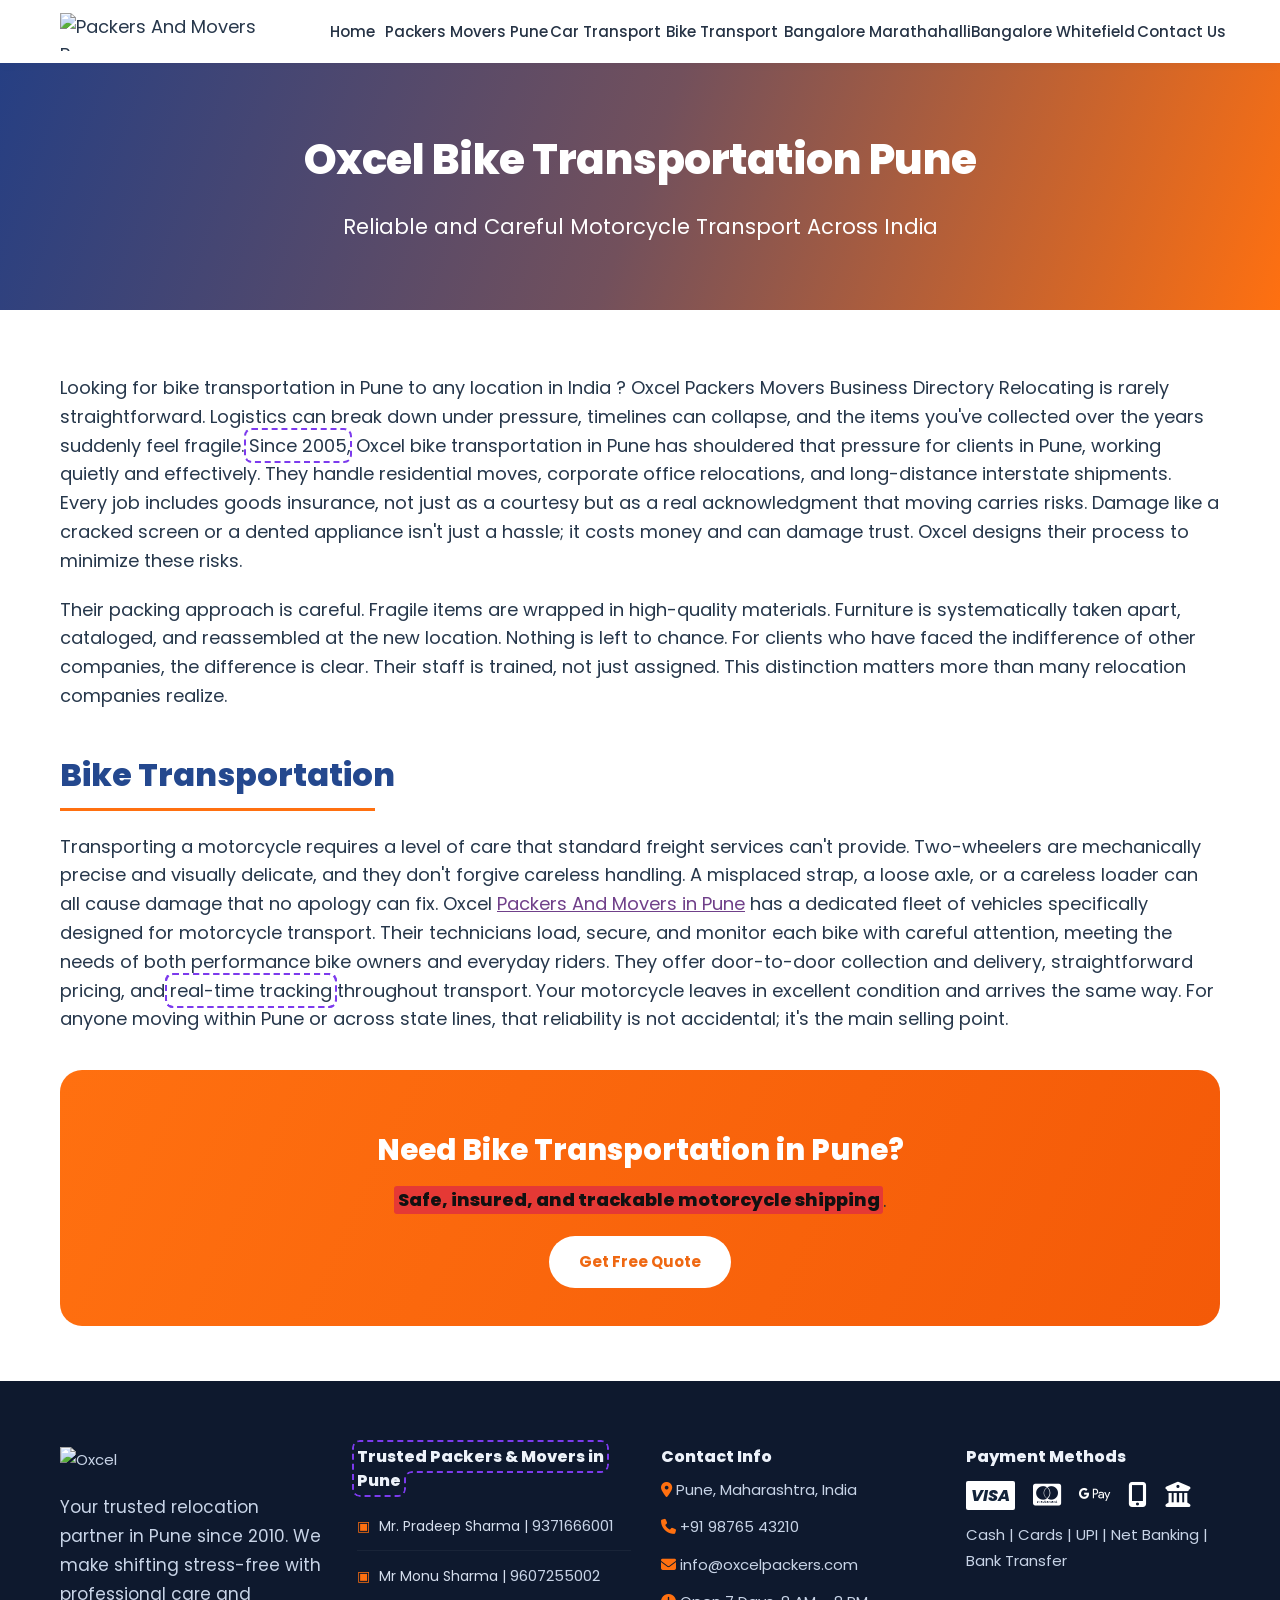
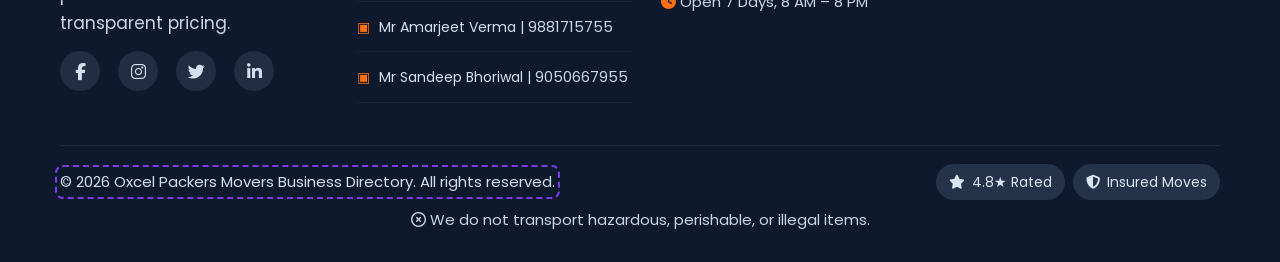
==== commit 873bc6b8: "Mark specific content and UX errors for review" ====
--- a/bike-transportation-pune.html
+++ b/bike-transportation-pune.html
@@ -164,7 +164,7 @@
         <p>Looking for bike transportation in Pune to any location in India ? Oxcel Packers Movers Business Directory Relocating is rarely straightforward. Logistics can break down under pressure, timelines can collapse, and the items you've collected over the years suddenly feel fragile. <span class="ux-flag" tabindex="0" data-issue="Conflicts with other pages stating “since 2010” and “established in 2019.” Verify the legal/operating start date and standardize it site-wide.">Since 2005</span>, Oxcel bike transportation in Pune has shouldered that pressure for clients in Pune, working quietly and effectively. They handle residential moves, corporate office relocations, and long-distance interstate shipments. Every job includes goods insurance, not just as a courtesy but as a real acknowledgment that moving carries risks. Damage like a cracked screen or a dented appliance isn't just a hassle; it costs money and can damage trust. Oxcel designs their process to minimize these risks.</p>
         <p>Their packing approach is careful. Fragile items are wrapped in high-quality materials. Furniture is systematically taken apart, cataloged, and reassembled at the new location. Nothing is left to chance. For clients who have faced the indifference of other companies, the difference is clear. Their staff is trained, not just assigned. This distinction matters more than many relocation companies realize.</p>
         <h2>Bike Transportation</h2>
-        <p>Transporting a motorcycle requires a level of care that standard freight services can't provide. Two-wheelers are mechanically precise and visually delicate, and they don't forgive careless handling. A misplaced strap, a loose axle, or a careless loader can all cause damage that no apology can fix. Oxcel <a href="packers-movers-pune.html">Packers And Movers in Pune</a> has a dedicated fleet of vehicles specifically designed for motorcycle transport. Their technicians load, secure, and monitor each bike with careful attention, meeting the needs of both performance bike owners and everyday riders. They offer door-to-door collection and delivery, straightforward pricing, and <span class="ux-flag" tabindex="0" data-issue="Confirm customers can actually track a shipment live, not merely receive updates. If only status updates are provided, change the claim to “shipment updates.”">real-time tracking</span> throughout transport. Your motorcycle leaves in excellent condition and arrives the same way. For anyone moving within Pune or across state lines, that reliability is not accidental; it's the main selling point.</p>
+        <p>Transporting a motorcycle requires a level of care that standard freight services can't provide. Two-wheelers are mechanically precise and visually delicate, and they don't forgive careless handling. A misplaced strap, a loose axle, or a careless loader can all cause damage that no apology can fix. Oxcel <a href="packers-movers-pune.html">Packers And Movers in Pune</a> has a dedicated fleet of vehicles specifically designed for motorcycle transport. Their technicians load, secure, and monitor each bike with careful attention, meeting the needs of both performance bike owners and everyday riders. They offer door-to-door collection and delivery, straightforward pricing, and <span class="ux-flag" tabindex="0" data-issue="Confirm customers can actually track a shipment live, not merely receive updates. If only status updates are provided, change the claim to “shipment updates.”"><span class="ux-flag" tabindex="0" data-issue="Confirm customers can track shipments live. If they only receive updates, replace this with “shipment updates.”">real-time tracking</span></span> throughout transport. Your motorcycle leaves in excellent condition and arrives the same way. For anyone moving within Pune or across state lines, that reliability is not accidental; it's the main selling point.</p>
       </article>
       <aside class="quote-form"></aside>
     </div>
